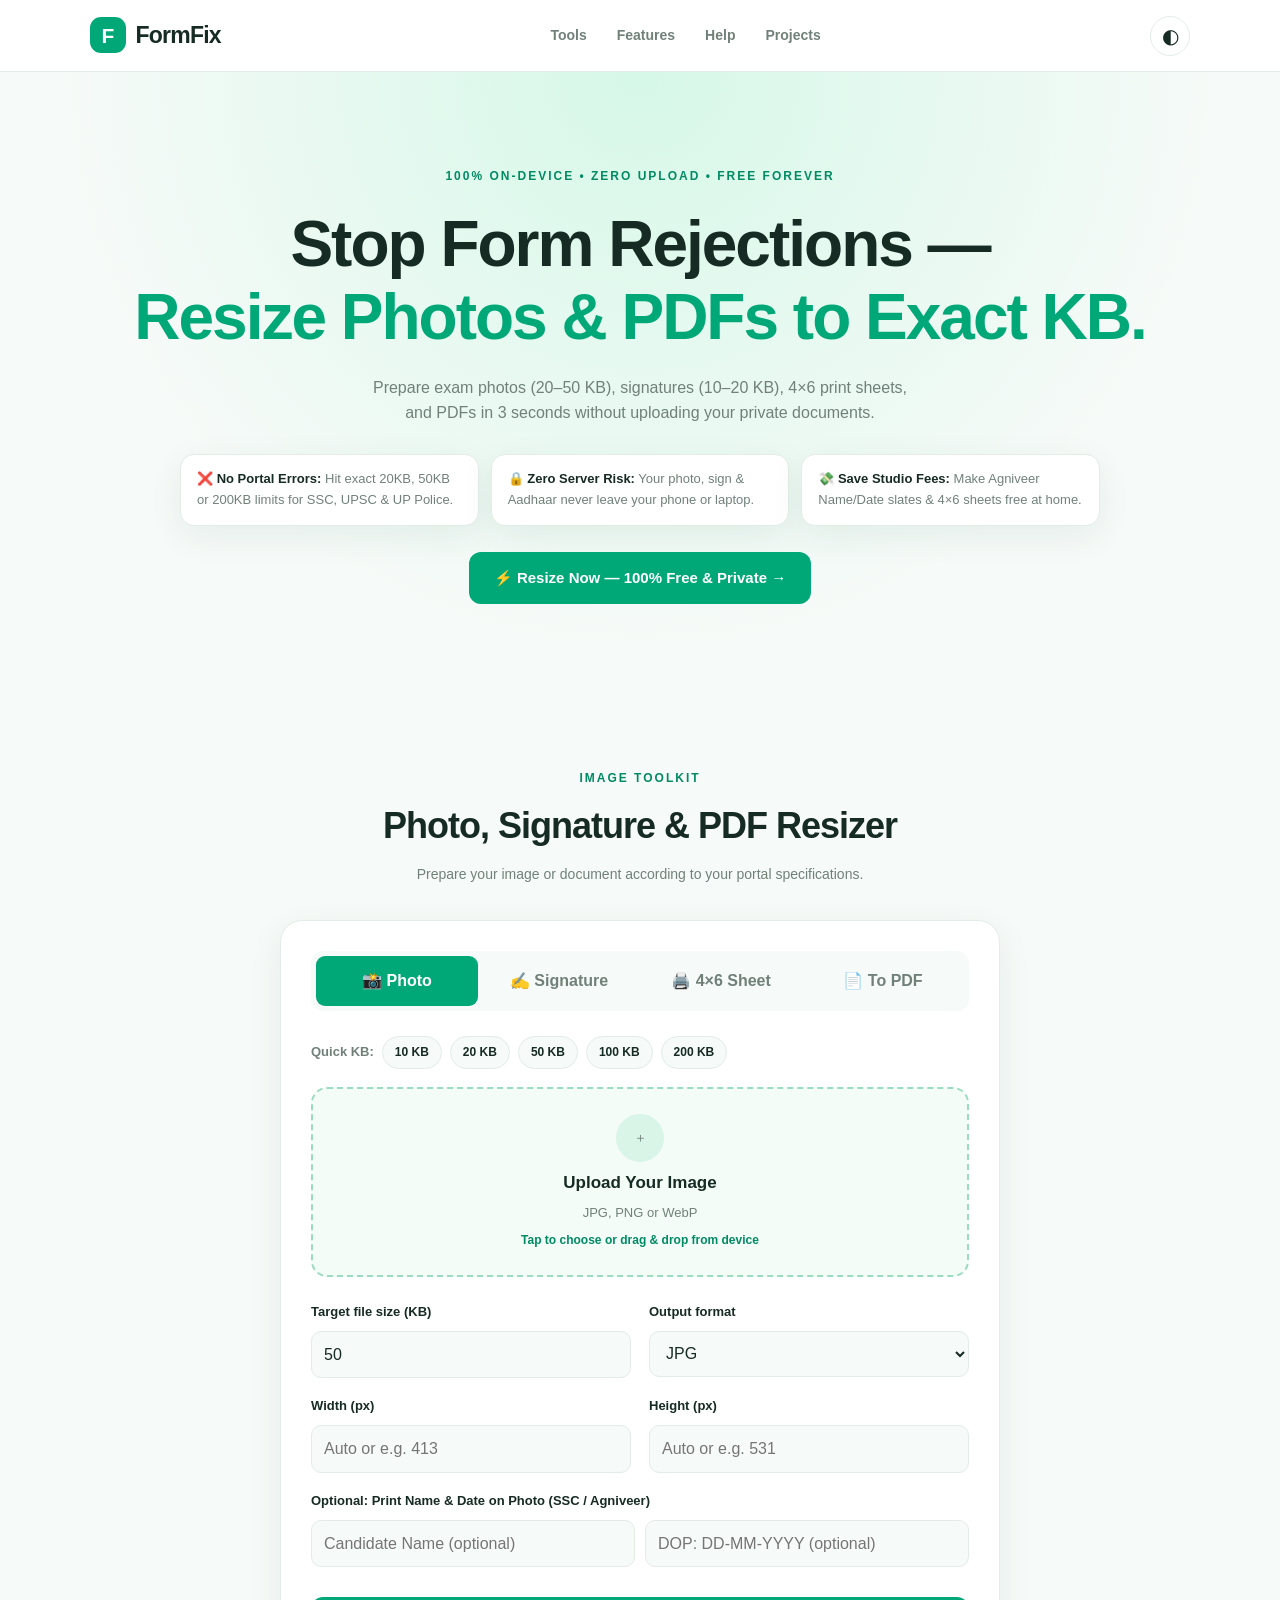
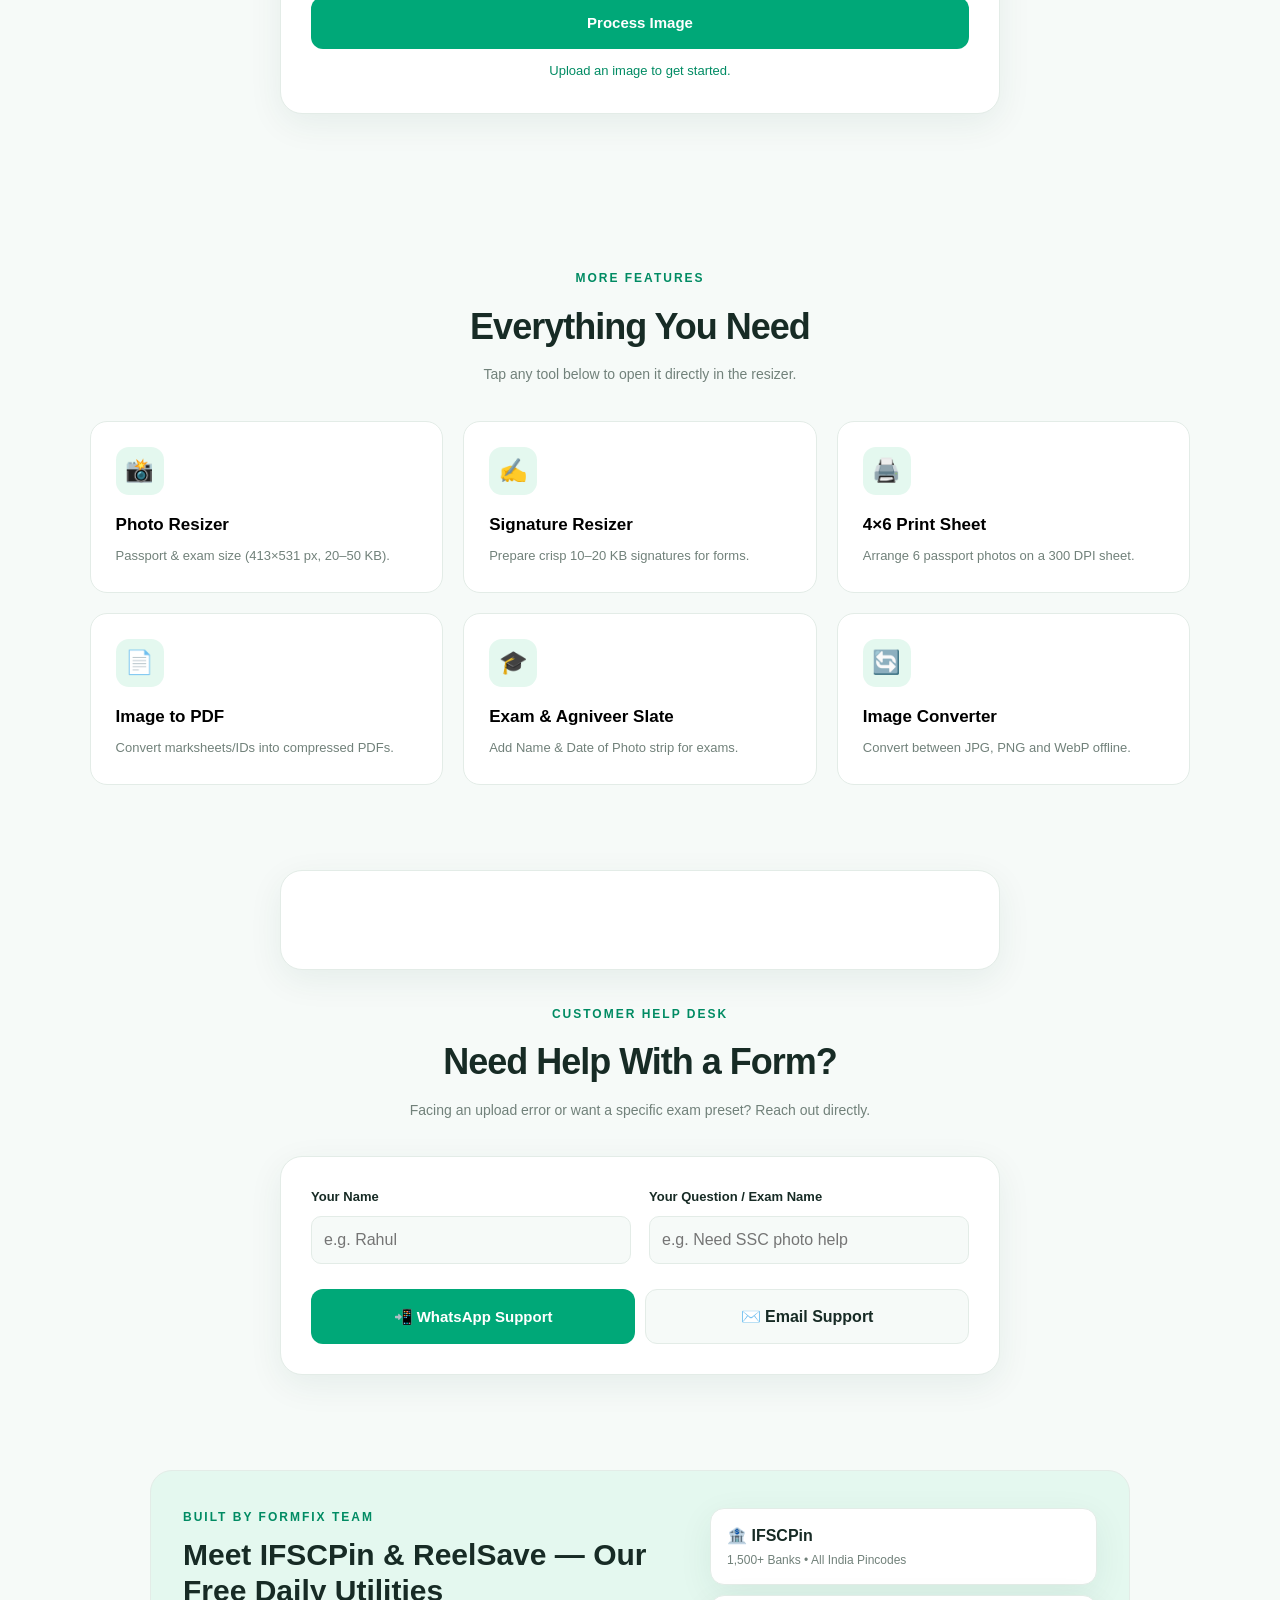
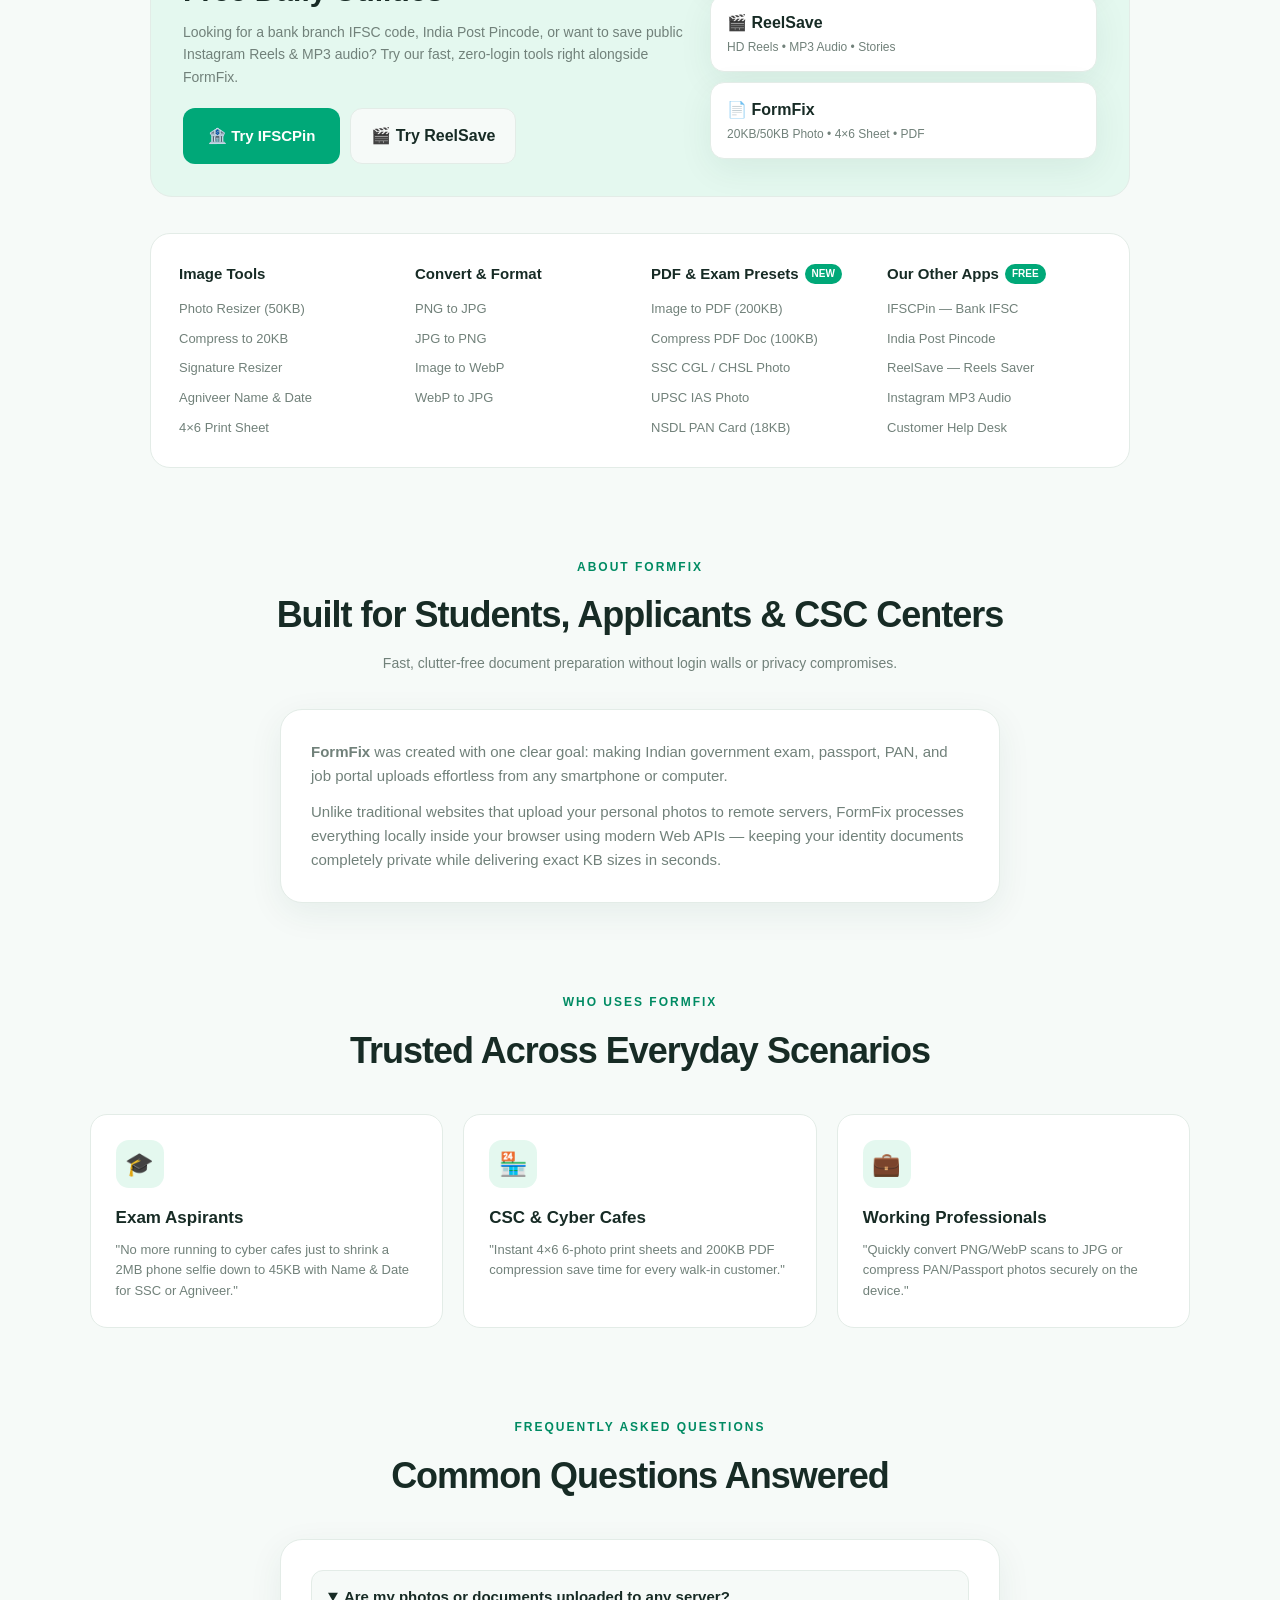
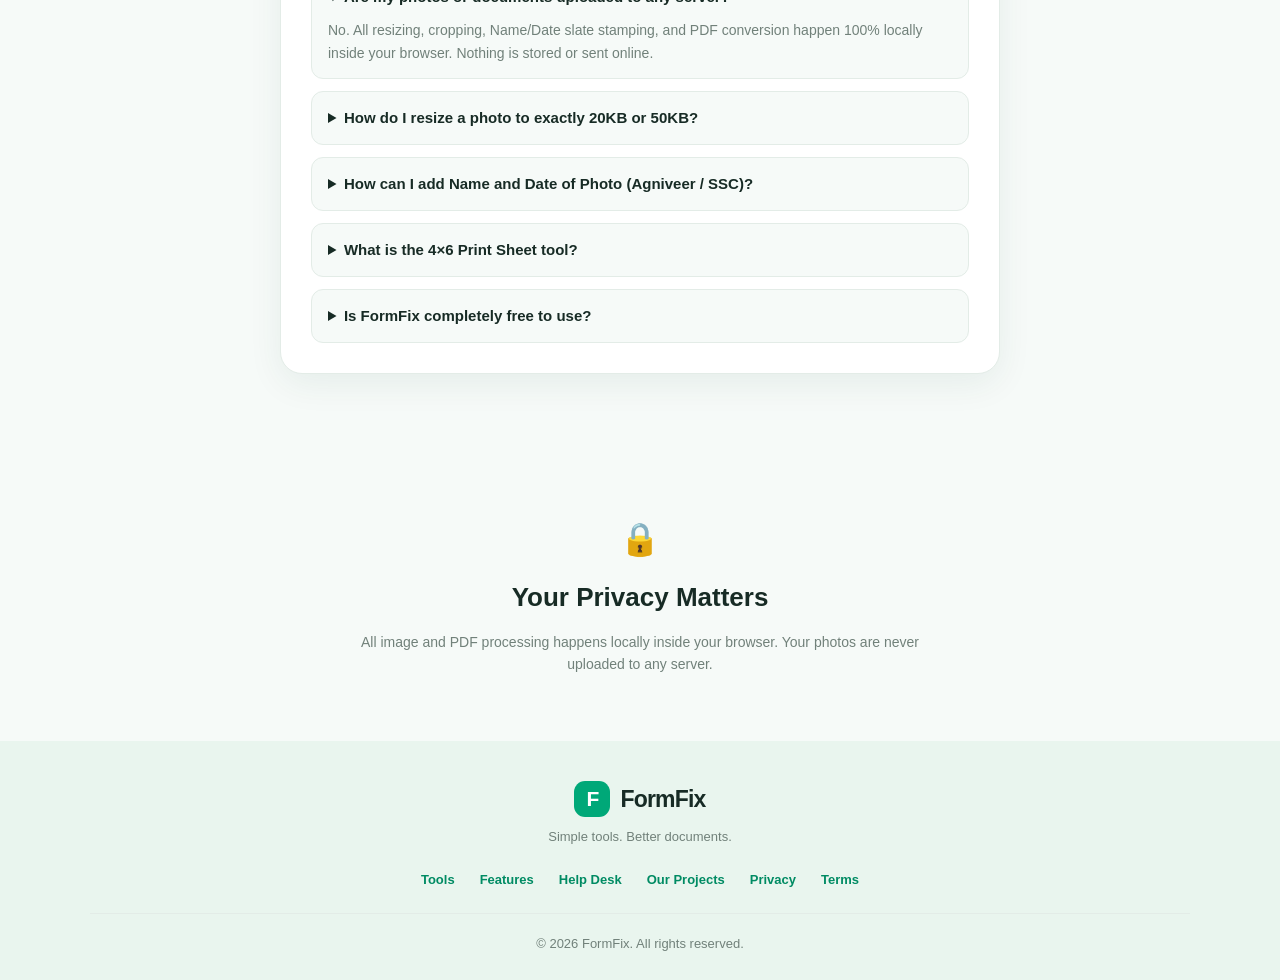
==== index.html @ a7501dca "Add advertisement script to index.html" ====
<!DOCTYPE html>
<html lang="en">
<head>
  <meta charset="UTF-8">
  <meta name="viewport" content="width=device-width, initial-scale=1.0">
  <meta name="theme-color" content="#00a878">
  <meta name="description" content="Resize photos and signatures to exact KB, prepare exam documents, create 4x6 print sheets and convert images to PDF with FormFix.">
  <meta name="google-site-verification" content="2zkR8C_0oChDXHNMMM1LnMh7ZDgH-DrjN1tBFUv_yv4" />
  <title>FormFix - Photo, Signature &amp; PDF Tools</title>
  <link rel="icon" type="image/png" href="favicon.png">
  <link rel="manifest" href="manifest.json">
  <link rel="stylesheet" href="style.css">
  <script src="script.js" defer></script>
</head>
<body>

  <!-- HEADER -->
  <header class="header">
    <a href="#" class="logo">
      <span class="logo-icon">F</span>
      <span>FormFix</span>
    </a>

    <nav class="navigation">
      <a href="#tools">Tools</a>
      <a href="#exam-tools">Features</a>
      <a href="#support">Help</a>
      <a href="#projects">Projects</a>
    </nav>

    <button id="themeToggle" class="theme-btn" type="button" aria-label="Toggle theme">◐</button>
  </header>

  <main>
    <!-- HERO SECTION (CONVERSION COPY) -->
    <section class="hero">
      <span class="hero-tag">100% ON-DEVICE • ZERO UPLOAD • FREE FOREVER</span>
      <h1>Stop Form Rejections —<br><span>Resize Photos &amp; PDFs to Exact KB.</span></h1>
      <p>Prepare exam photos (20–50 KB), signatures (10–20 KB), 4×6 print sheets, and PDFs in 3 seconds without uploading your private documents.</p>

      <div class="pain-grid">
        <div class="pain-item">❌ <strong>No Portal Errors:</strong> Hit exact 20KB, 50KB or 200KB limits for SSC, UPSC &amp; UP Police.</div>
        <div class="pain-item">🔒 <strong>Zero Server Risk:</strong> Your photo, sign &amp; Aadhaar never leave your phone or laptop.</div>
        <div class="pain-item">💸 <strong>Save Studio Fees:</strong> Make Agniveer Name/Date slates &amp; 4×6 sheets free at home.</div>
      </div>

      <a href="#tools" class="primary-btn">⚡ Resize Now — 100% Free &amp; Private →</a>
    </section>

    <!-- MAIN RESIZER -->
    <section class="main-tool" id="tools">
      <div class="section-heading">
        <span class="eyebrow">IMAGE TOOLKIT</span>
        <h2>Photo, Signature &amp; PDF Resizer</h2>
        <p>Prepare your image or document according to your portal specifications.</p>
      </div>

      <div class="tool-card">

        <div class="mode-tabs">
          <button class="mode-btn active" type="button" data-mode="photo">📸 Photo</button>
          <button class="mode-btn" type="button" data-mode="signature">✍️ Signature</button>
          <button class="mode-btn" type="button" data-mode="sheet">🖨️ 4×6 Sheet</button>
          <button class="mode-btn" type="button" data-mode="pdf">📄 To PDF</button>
        </div>

        <!-- QUICK KB CHIPS -->
        <div class="quick-kb-row">
          <span>Quick KB:</span>
          <button type="button" class="kb-chip" data-kb="10">10 KB</button>
          <button type="button" class="kb-chip" data-kb="20">20 KB</button>
          <button type="button" class="kb-chip" data-kb="50">50 KB</button>
          <button type="button" class="kb-chip" data-kb="100">100 KB</button>
          <button type="button" class="kb-chip" data-kb="200">200 KB</button>
        </div>

        <label for="imageInput" class="upload-area" id="uploadArea">
          <span class="upload-icon">＋</span>
          <strong id="uploadHeading">Upload Your Image</strong>
          <span>JPG, PNG or WebP</span>
          <span class="upload-hint">Tap to choose or drag &amp; drop from device</span>
        </label>

        <input type="file" id="imageInput" accept="image/jpeg,image/png,image/webp" hidden>

        <div id="fileInfo" class="file-info" hidden>
          <span id="fileName"></span>
          <button id="removeImage" type="button">Remove</button>
        </div>

        <div class="settings">
          <div class="field">
            <label for="targetKB">Target file size (KB)</label>
            <input type="number" id="targetKB" value="50" min="1" max="5000">
          </div>

          <div class="field" id="formatField">
            <label for="outputFormat">Output format</label>
            <select id="outputFormat">
              <option value="image/jpeg">JPG</option>
              <option value="image/png">PNG</option>
              <option value="image/webp">WebP</option>
            </select>
          </div>

          <div class="field">
            <label for="imageWidth">Width (px)</label>
            <input type="number" id="imageWidth" placeholder="Auto or e.g. 413">
          </div>

          <div class="field">
            <label for="imageHeight">Height (px)</label>
            <input type="number" id="imageHeight" placeholder="Auto or e.g. 531">
          </div>

          <div class="field full-field" id="slateFields">
            <label>Optional: Print Name &amp; Date on Photo (SSC / Agniveer)</label>
            <div class="slate-row">
              <input type="text" id="photoName" placeholder="Candidate Name (optional)">
              <input type="text" id="photoDate" placeholder="DOP: DD-MM-YYYY (optional)">
            </div>
          </div>
        </div>

        <button id="processBtn" class="primary-btn process-btn" type="button">Process Image</button>

        <p id="statusMessage" class="status-message" aria-live="polite"></p>

        <!-- RESULT -->
        <div id="resultPanel" class="result-panel" hidden>
          <h3>Your Processed Output</h3>
          <img id="resultPreview" alt="Processed image preview">
          <div class="result-details">
            <p>File size: <strong id="resultSize">-</strong></p>
            <p>Dimensions: <strong id="resultDimensions">-</strong></p>
          </div>
          <a id="downloadBtn" class="primary-btn" href="#" download>Download File</a>
        </div>

      </div>
    </section>

    <!-- WORKING FEATURE CARDS -->
    <section class="extra-tools" id="exam-tools">
      <div class="section-heading">
        <span class="eyebrow">MORE FEATURES</span>
        <h2>Everything You Need</h2>
        <p>Tap any tool below to open it directly in the resizer.</p>
      </div>

      <div class="tools-grid">
        <button type="button" class="feature-card" onclick="activatePreset('photo', 413, 531, 50, 'image/jpeg')">
          <span class="feature-icon">📸</span>
          <h3>Photo Resizer</h3>
          <p>Passport &amp; exam size (413×531 px, 20–50 KB).</p>
        </button>

        <button type="button" class="feature-card" onclick="activatePreset('signature', 300, 120, 20, 'image/jpeg')">
          <span class="feature-icon">✍️</span>
          <h3>Signature Resizer</h3>
          <p>Prepare crisp 10–20 KB signatures for forms.</p>
        </button>

        <button type="button" class="feature-card" onclick="activatePreset('sheet', 1800, 1200, 450, 'image/jpeg')">
          <span class="feature-icon">🖨️</span>
          <h3>4×6 Print Sheet</h3>
          <p>Arrange 6 passport photos on a 300 DPI sheet.</p>
        </button>

        <button type="button" class="feature-card" onclick="activatePreset('pdf', 1240, 1754, 200, 'image/jpeg')">
          <span class="feature-icon">📄</span>
          <h3>Image to PDF</h3>
          <p>Convert marksheets/IDs into compressed PDFs.</p>
        </button>

        <button type="button" class="feature-card" onclick="activatePreset('photo', 413, 531, 40, 'image/jpeg', true)">
          <span class="feature-icon">🎓</span>
          <h3>Exam &amp; Agniveer Slate</h3>
          <p>Add Name &amp; Date of Photo strip for exams.</p>
        </button>

        <button type="button" class="feature-card" onclick="activatePreset('photo', '', '', 100, 'image/webp')">
          <span class="feature-icon">🔄</span>
          <h3>Image Converter</h3>
          <p>Convert between JPG, PNG and WebP offline.</p>
        </button>
      </div>
    </section>

    <!-- ADVERTISEMENT SPACE -->
    <section class="main-tool" style="padding: 10px 7%;" aria-label="Advertisement">
      <div class="tool-card" style="text-align: center; min-height: 100px;">
        <script async fetchpriority="high" data-cfasync="false" src="https://bauval.org/21/e43c468d4d0cf0301e23d3f83ef463e6"></script>
        <div id="container-e43c468d4d0cf0301e23d3f83ef463e6"></div>
      </div>
    </section>

    <!-- CUSTOMER HELP DESK -->
    <section class="main-tool" id="support" style="padding-top: 20px;">
      <div class="section-heading">
        <span class="eyebrow">CUSTOMER HELP DESK</span>
        <h2>Need Help With a Form?</h2>
        <p>Facing an upload error or want a specific exam preset? Reach out directly.</p>
      </div>
      <div class="tool-card">
        <div class="settings" style="margin-top: 0;">
          <div class="field">
            <label for="helpName">Your Name</label>
            <input type="text" id="helpName" placeholder="e.g. Rahul">
          </div>
          <div class="field">
            <label for="helpQuery">Your Question / Exam Name</label>
            <input type="text" id="helpQuery" placeholder="e.g. Need SSC photo help">
          </div>
        </div>
        <div class="help-btns">
          <button type="button" class="primary-btn" onclick="sendHelp('wa')">📲 WhatsApp Support</button>
          <button type="button" class="secondary-btn" onclick="sendHelp('email')">✉️ Email Support</button>
        </div>
      </div>
    </section>

    <!-- BIG ECOSYSTEM PROMO BANNER & 4-COLUMN DIRECTORY -->
    <section class="main-tool" id="projects" style="padding-top: 20px;">
      <div class="promo-banner">
        <div class="promo-text">
          <span class="eyebrow">BUILT BY FORMFIX TEAM</span>
          <h2>Meet IFSCPin &amp; ReelSave — Our Free Daily Utilities</h2>
          <p>Looking for a bank branch IFSC code, India Post Pincode, or want to save public Instagram Reels &amp; MP3 audio? Try our fast, zero-login tools right alongside FormFix.</p>
          <div class="promo-btns">
            <a href="https://ifscpin.pages.dev/" target="_blank" rel="noopener noreferrer" class="primary-btn">🏦 Try IFSCPin</a>
            <a href="https://reelsave-rouge.vercel.app/" target="_blank" rel="noopener noreferrer" class="secondary-btn">🎬 Try ReelSave</a>
          </div>
        </div>
        <div class="promo-visual">
          <div class="mini-app-card">
            <strong>🏦 IFSCPin</strong>
            <small>1,500+ Banks • All India Pincodes</small>
          </div>
          <div class="mini-app-card">
            <strong>🎬 ReelSave</strong>
            <small>HD Reels • MP3 Audio • Stories</small>
          </div>
          <div class="mini-app-card">
            <strong>📄 FormFix</strong>
            <small>20KB/50KB Photo • 4×6 Sheet • PDF</small>
          </div>
        </div>
      </div>

      <!-- 4-COLUMN WORKING DIRECTORY -->
      <div class="mega-directory">
        <div class="dir-col">
          <h4>Image Tools</h4>
          <a href="#tools" onclick="activatePreset('photo', 413, 531, 50, 'image/jpeg')">Photo Resizer (50KB)</a>
          <a href="#tools" onclick="activatePreset('photo', 413, 531, 20, 'image/jpeg')">Compress to 20KB</a>
          <a href="#tools" onclick="activatePreset('signature', 300, 120, 20, 'image/jpeg')">Signature Resizer</a>
          <a href="#tools" onclick="activatePreset('photo', 413, 531, 40, 'image/jpeg', true)">Agniveer Name &amp; Date</a>
          <a href="#tools" onclick="activatePreset('sheet', 1800, 1200, 450, 'image/jpeg')">4×6 Print Sheet</a>
        </div>

        <div class="dir-col">
          <h4>Convert &amp; Format</h4>
          <a href="#tools" onclick="activatePreset('photo', '', '', 100, 'image/jpeg')">PNG to JPG</a>
          <a href="#tools" onclick="activatePreset('photo', '', '', 200, 'image/png')">JPG to PNG</a>
          <a href="#tools" onclick="activatePreset('photo', '', '', 80, 'image/webp')">Image to WebP</a>
          <a href="#tools" onclick="activatePreset('photo', '', '', 100, 'image/jpeg')">WebP to JPG</a>
        </div>

        <div class="dir-col">
          <h4>PDF &amp; Exam Presets <span class="new-badge">NEW</span></h4>
          <a href="#tools" onclick="activatePreset('pdf', 1240, 1754, 200, 'image/jpeg')">Image to PDF (200KB)</a>
          <a href="#tools" onclick="activatePreset('pdf', 1240, 1754, 100, 'image/jpeg')">Compress PDF Doc (100KB)</a>
          <a href="#tools" onclick="activatePreset('photo', 413, 531, 45, 'image/jpeg')">SSC CGL / CHSL Photo</a>
          <a href="#tools" onclick="activatePreset('photo', 350, 350, 80, 'image/jpeg')">UPSC IAS Photo</a>
          <a href="#tools" onclick="activatePreset('photo', 132, 170, 18, 'image/jpeg')">NSDL PAN Card (18KB)</a>
        </div>

        <div class="dir-col">
          <h4>Our Other Apps <span class="new-badge">FREE</span></h4>
          <a href="https://ifscpin.pages.dev/" target="_blank" rel="noopener noreferrer">IFSCPin — Bank IFSC</a>
          <a href="https://ifscpin.pages.dev/pincode-finder-india.html" target="_blank" rel="noopener noreferrer">India Post Pincode</a>
          <a href="https://reelsave-rouge.vercel.app/" target="_blank" rel="noopener noreferrer">ReelSave — Reels Saver</a>
          <a href="https://reelsave-rouge.vercel.app/instagram-audio-downloader.html" target="_blank" rel="noopener noreferrer">Instagram MP3 Audio</a>
          <a href="#support">Customer Help Desk</a>
        </div>
      </div>
    </section>

    <!-- ABOUT US -->
    <section class="main-tool" id="about" style="padding-top: 10px;">
      <div class="section-heading">
        <span class="eyebrow">ABOUT FORMFIX</span>
        <h2>Built for Students, Applicants &amp; CSC Centers</h2>
        <p>Fast, clutter-free document preparation without login walls or privacy compromises.</p>
      </div>
      <div class="tool-card about-card">
        <p><strong>FormFix</strong> was created with one clear goal: making Indian government exam, passport, PAN, and job portal uploads effortless from any smartphone or computer.</p>
        <p>Unlike traditional websites that upload your personal photos to remote servers, FormFix processes everything locally inside your browser using modern Web APIs — keeping your identity documents completely private while delivering exact KB sizes in seconds.</p>
      </div>
    </section>

    <!-- REAL USE CASES -->
    <section class="extra-tools" id="use-cases" style="padding-top: 10px;">
      <div class="section-heading">
        <span class="eyebrow">WHO USES FORMFIX</span>
        <h2>Trusted Across Everyday Scenarios</h2>
      </div>
      <div class="tools-grid">
        <div class="feature-card">
          <span class="feature-icon">🎓</span>
          <h3>Exam Aspirants</h3>
          <p>"No more running to cyber cafes just to shrink a 2MB phone selfie down to 45KB with Name &amp; Date for SSC or Agniveer."</p>
        </div>
        <div class="feature-card">
          <span class="feature-icon">🏪</span>
          <h3>CSC &amp; Cyber Cafes</h3>
          <p>"Instant 4×6 6-photo print sheets and 200KB PDF compression save time for every walk-in customer."</p>
        </div>
        <div class="feature-card">
          <span class="feature-icon">💼</span>
          <h3>Working Professionals</h3>
          <p>"Quickly convert PNG/WebP scans to JPG or compress PAN/Passport photos securely on the device."</p>
        </div>
      </div>
    </section>

    <!-- FAQ -->
    <section class="main-tool" id="faq" style="padding-top: 10px;">
      <div class="section-heading">
        <span class="eyebrow">FREQUENTLY ASKED QUESTIONS</span>
        <h2>Common Questions Answered</h2>
      </div>
      <div class="tool-card faq-wrap">
        <details class="faq-box" open>
          <summary>Are my photos or documents uploaded to any server?</summary>
          <p>No. All resizing, cropping, Name/Date slate stamping, and PDF conversion happen 100% locally inside your browser. Nothing is stored or sent online.</p>
        </details>
        <details class="faq-box">
          <summary>How do I resize a photo to exactly 20KB or 50KB?</summary>
          <p>Upload your photo, tap the 20 KB or 50 KB Quick chip (or type any KB), and click Process Image. FormFix automatically adjusts compression to stay under your target KB.</p>
        </details>
        <details class="faq-box">
          <summary>How can I add Name and Date of Photo (Agniveer / SSC)?</summary>
          <p>In Photo mode, enter your Candidate Name and DOP (DD-MM-YYYY) in the optional slate boxes before clicking Process Image.</p>
        </details>
        <details class="faq-box">
          <summary>What is the 4×6 Print Sheet tool?</summary>
          <p>It arranges 6 copies of your passport photo cleanly on a 300 DPI 4×6 inch sheet (1800×1200 px) ready for home or studio printing.</p>
        </details>
        <details class="faq-box">
          <summary>Is FormFix completely free to use?</summary>
          <p>Yes, all core photo, signature, print sheet, and PDF tools are free with no account or sign-up required.</p>
        </details>
      </div>
    </section>

    <!-- PRIVACY -->
    <section class="privacy-section">
      <span class="privacy-icon">🔒</span>
      <h2>Your Privacy Matters</h2>
      <p>All image and PDF processing happens locally inside your browser. Your photos are never uploaded to any server.</p>
    </section>

  </main>

  <!-- FOOTER -->
  <footer class="footer">
    <a href="#" class="logo">
      <span class="logo-icon">F</span>
      <span>FormFix</span>
    </a>
    <p>Simple tools. Better documents.</p>
    <div class="footer-links">
      <a href="#tools">Tools</a>
      <a href="#exam-tools">Features</a>
      <a href="#support">Help Desk</a>
      <a href="#projects">Our Projects</a>
      <a href="privacy.html">Privacy</a>
      <a href="terms.html">Terms</a>
    </div>
    <p class="copyright">© 2026 FormFix. All rights reserved.</p>
  </footer>

  <script data-cfasync="false" src="https://bauval.org/14/abb6b5600c8b539414350c29572de0a1"></script>
</body>
</html>
---- style.css ----
/* ==============================
   FORMFIX - MINT GREEN DESIGN
================================ */

:root {
  --primary: #00a878;
  --primary-dark: #008b63;
  --primary-light: #e4f8ef;
  --background: #f6faf8;
  --surface: #ffffff;
  --text: #172b25;
  --muted: #71817a;
  --border: #e3ece7;
  --shadow: 0 10px 35px rgba(17, 77, 53, 0.07);
}

* {
  margin: 0;
  padding: 0;
  box-sizing: border-box;
}

html {
  scroll-behavior: smooth;
  scroll-padding-top: 85px;
}

body {
  font-family: Arial, Helvetica, sans-serif;
  background: var(--background);
  color: var(--text);
  line-height: 1.6;
  transition: background 0.25s, color 0.25s;
}

[hidden] {
  display: none !important;
}

a {
  text-decoration: none;
  color: inherit;
}

button,
input,
select {
  font: inherit;
}

button {
  cursor: pointer;
}


/* HEADER */

.header {
  width: 100%;
  min-height: 72px;
  padding: 12px 7%;
  background: rgba(255, 255, 255, 0.95);
  border-bottom: 1px solid var(--border);
  display: flex;
  align-items: center;
  justify-content: space-between;
  gap: 20px;
  position: sticky;
  top: 0;
  z-index: 100;
  backdrop-filter: blur(12px);
}

.logo {
  display: flex;
  align-items: center;
  gap: 10px;
  font-size: 23px;
  font-weight: 800;
  letter-spacing: -0.8px;
}

.logo-icon {
  width: 36px;
  height: 36px;
  border-radius: 11px;
  background: var(--primary);
  color: white;
  display: grid;
  place-items: center;
  font-size: 21px;
  font-weight: 800;
}

.navigation {
  display: flex;
  align-items: center;
  gap: 30px;
}

.navigation a {
  font-size: 14px;
  font-weight: 600;
  color: var(--muted);
  transition: color 0.2s;
}

.navigation a:hover {
  color: var(--primary);
}

.theme-btn {
  width: 40px;
  height: 40px;
  border: 1px solid var(--border);
  border-radius: 50%;
  background: var(--surface);
  color: var(--text);
  font-size: 20px;
}


/* HERO */

.hero {
  padding: 90px 20px 85px;
  text-align: center;
  background:
    radial-gradient(circle at 50% 0%, #d6f8e8 0%, transparent 65%),
    var(--background);
}

.hero-tag,
.eyebrow {
  color: var(--primary-dark);
  font-size: 12px;
  font-weight: 800;
  letter-spacing: 2px;
}

.hero h1 {
  font-size: clamp(36px, 6vw, 64px);
  line-height: 1.15;
  letter-spacing: -2px;
  margin: 20px 0;
}

.hero h1 span {
  color: var(--primary);
}

.hero p {
  max-width: 560px;
  margin: 0 auto 28px;
  color: var(--muted);
  font-size: 16px;
}


/* BUTTONS */

.primary-btn {
  display: inline-flex;
  justify-content: center;
  align-items: center;
  gap: 8px;
  padding: 14px 25px;
  border: none;
  border-radius: 12px;
  background: var(--primary);
  color: white;
  font-weight: 700;
  font-size: 15px;
  transition: 0.2s;
}

.primary-btn:hover {
  background: var(--primary-dark);
  transform: translateY(-2px);
}

.primary-btn:focus-visible,
button:focus-visible,
a:focus-visible,
input:focus-visible,
select:focus-visible {
  outline: 3px solid rgba(0, 168, 120, 0.35);
  outline-offset: 3px;
}


/* SECTION HEADINGS */

.section-heading {
  text-align: center;
  margin-bottom: 35px;
}

.section-heading h2 {
  font-size: clamp(25px, 4vw, 36px);
  margin: 8px 0;
  letter-spacing: -1px;
}

.section-heading p {
  color: var(--muted);
  font-size: 14px;
}


/* MAIN TOOL */

.main-tool,
.extra-tools,
.projects-section {
  padding: 75px 7%;
}

.tool-card {
  max-width: 720px;
  margin: auto;
  padding: 30px;
  border: 1px solid var(--border);
  border-radius: 22px;
  background: var(--surface);
  box-shadow: var(--shadow);
}

.mode-tabs {
  display: flex;
  padding: 5px;
  background: var(--background);
  border-radius: 12px;
  margin-bottom: 25px;
}

.mode-btn {
  flex: 1;
  border: none;
  border-radius: 9px;
  padding: 12px;
  background: transparent;
  color: var(--muted);
  font-weight: 700;
}

.mode-btn.active {
  background: var(--primary);
  color: white;
}


/* UPLOAD AREA */

.upload-area {
  min-height: 190px;
  padding: 25px 15px;
  border: 2px dashed #9bdcc0;
  border-radius: 16px;
  background: #f3fcf7;
  display: flex;
  flex-direction: column;
  justify-content: center;
  align-items: center;
  gap: 7px;
  cursor: pointer;
  text-align: center;
  transition: 0.2s;
}

.upload-area:hover {
  border-color: var(--primary);
  background: var(--primary-light);
}

.upload-icon {
  width: 48px;
  height: 48px;
  display: grid;
  place-items: center;
  border-radius: 50%;
  background: #d9f5e7;
  color: var(--primary-dark);
  font-size: 30px;
}

.upload-area strong {
  font-size: 17px;
}

.upload-area span {
  color: var(--muted);
  font-size: 13px;
}

.upload-area .upload-hint {
  color: var(--primary-dark);
  font-size: 12px;
  font-weight: 600;
}

.file-info {
  margin-top: 15px;
  padding: 12px;
  background: var(--primary-light);
  border-radius: 10px;
  display: flex;
  justify-content: space-between;
  gap: 10px;
  overflow-wrap: anywhere;
}

.file-info button {
  border: none;
  background: transparent;
  color: #d33b3b;
  font-weight: 700;
}


/* INPUT SETTINGS */

.settings {
  display: grid;
  grid-template-columns: repeat(2, 1fr);
  gap: 18px;
  margin: 25px 0;
}

.field {
  display: flex;
  flex-direction: column;
  gap: 8px;
}

.field label {
  font-size: 13px;
  font-weight: 700;
}

.field input,
.field select {
  width: 100%;
  min-height: 46px;
  padding: 10px 12px;
  border: 1px solid var(--border);
  border-radius: 10px;
  background: var(--background);
  color: var(--text);
  outline: none;
}

.field input:focus,
.field select:focus {
  border-color: var(--primary);
}

.process-btn {
  width: 100%;
  min-height: 50px;
  margin-top: 5px;
}

.status-message {
  min-height: 22px;
  margin-top: 12px;
  color: var(--primary-dark);
  font-size: 13px;
  text-align: center;
}


/* RESULT */

.result-panel {
  margin-top: 25px;
  padding-top: 25px;
  border-top: 1px solid var(--border);
  text-align: center;
}

.result-panel h3 {
  margin-bottom: 18px;
}

.result-panel img {
  display: block;
  max-width: 100%;
  max-height: 350px;
  object-fit: contain;
  margin: 0 auto 18px;
  border-radius: 12px;
  background: var(--background);
}

.result-details {
  margin-bottom: 20px;
  color: var(--muted);
  font-size: 14px;
}

.result-details strong {
  color: var(--text);
}


/* FEATURE CARDS */

.tools-grid {
  display: grid;
  grid-template-columns: repeat(3, 1fr);
  gap: 20px;
}

.feature-card {
  padding: 25px;
  border: 1px solid var(--border);
  border-radius: 17px;
  background: var(--surface);
  transition: 0.2s;
}

.feature-card:hover {
  transform: translateY(-5px);
  border-color: #9bdcc0;
  box-shadow: var(--shadow);
}

.feature-icon {
  width: 48px;
  height: 48px;
  display: grid;
  place-items: center;
  border-radius: 13px;
  background: var(--primary-light);
  font-size: 23px;
  margin-bottom: 16px;
}

.feature-card h3 {
  font-size: 17px;
  margin-bottom: 8px;
}

.feature-card p {
  color: var(--muted);
  font-size: 13px;
}


/* OUR PROJECTS */

.projects-section {
  background: #edf8f2;
}

.projects-grid {
  display: grid;
  grid-template-columns: repeat(2, 1fr);
  gap: 20px;
  max-width: 950px;
  margin: auto;
}

.project-card {
  display: flex;
  align-items: flex-start;
  gap: 18px;
  padding: 25px;
  border: 1px solid var(--border);
  border-radius: 18px;
  background: var(--surface);
  transition: 0.2s;
}

.project-card:hover {
  transform: translateY(-4px);
  box-shadow: var(--shadow);
  border-color: #9bdcc0;
}

.project-icon {
  width: 55px;
  height: 55px;
  flex-shrink: 0;
  display: grid;
  place-items: center;
  border-radius: 15px;
  background: var(--primary-light);
  font-size: 27px;
}

.project-card h3 {
  font-size: 19px;
  margin-bottom: 5px;
}

.project-card p {
  color: var(--muted);
  font-size: 13px;
  margin-bottom: 12px;
}

.project-link {
  color: var(--primary-dark);
  font-size: 13px;
  font-weight: 800;
}


/* PRIVACY */

.privacy-section {
  padding: 65px 20px;
  text-align: center;
}

.privacy-icon {
  font-size: 32px;
}

.privacy-section h2 {
  margin: 12px 0;
  font-size: 26px;
}

.privacy-section p {
  max-width: 570px;
  margin: auto;
  color: var(--muted);
  font-size: 14px;
}


/* FOOTER */

.footer {
  padding: 40px 7% 25px;
  text-align: center;
  background: #e9f5ee;
}

.footer .logo {
  justify-content: center;
  margin-bottom: 10px;
}

.footer > p {
  color: var(--muted);
  font-size: 13px;
}

.footer-links {
  display: flex;
  justify-content: center;
  gap: 25px;
  margin: 22px 0;
}

.footer-links a {
  color: var(--primary-dark);
  font-size: 13px;
  font-weight: 700;
}

.footer .copyright {
  padding-top: 20px;
  border-top: 1px solid var(--border);
}


/* DARK THEME */

body.dark {
  --background: #101b17;
  --surface: #192720;
  --text: #e9f5ee;
  --muted: #a3b7ac;
  --border: #2b4035;
  --primary-light: #203e30;
  --shadow: 0 10px 35px rgba(0, 0, 0, 0.2);
}

body.dark .header {
  background: rgba(25, 39, 32, 0.96);
}

body.dark .hero {
  background: radial-gradient(circle at 50% 0%, #244d39 0%, transparent 65%);
}

body.dark .upload-area {
  background: #20382c;
  border-color: #477e61;
}

body.dark .projects-section,
body.dark .footer {
  background: #14221a;
}

body.dark .mode-tabs {
  background: #101b17;
}

body.dark .field input,
body.dark .field select {
  background: #101b17;
}


/* TABLET */

@media (max-width: 900px) {
  .tools-grid {
    grid-template-columns: repeat(2, 1fr);
  }

  .navigation {
    gap: 16px;
  }
}


/* MOBILE */

@media (max-width: 600px) {

  .header {
    padding: 12px 4%;
    min-height: 65px;
    gap: 10px;
  }

  .logo {
    font-size: 20px;
  }

  .logo-icon {
    width: 33px;
    height: 33px;
  }

  .navigation {
    gap: 11px;
  }

  .navigation a {
    font-size: 11px;
  }

  .theme-btn {
    width: 35px;
    height: 35px;
    flex-shrink: 0;
  }

  .hero {
    padding: 65px 18px;
  }

  .hero h1 {
    letter-spacing: -1px;
  }

  .hero p {
    font-size: 14px;
  }

  .main-tool,
  .extra-tools,
  .projects-section {
    padding: 55px 5%;
  }

  .tool-card {
    padding: 18px;
    border-radius: 16px;
  }

  .settings {
    grid-template-columns: 1fr;
    gap: 14px;
  }

  .tools-grid {
    grid-template-columns: 1fr;
    gap: 14px;
  }

  .feature-card {
    padding: 20px;
  }

  .projects-grid {
    grid-template-columns: 1fr;
  }

  .project-card {
    padding: 19px;
  }

  .footer-links {
    gap: 16px;
  }
}

@media (max-width: 360px) {
  .navigation {
    gap: 7px;
  }

  .navigation a {
    font-size: 10px;
  }

  .logo {
    font-size: 17px;
  }
}

/* EXTRA PHONE-FRIENDLY ADDITIONS */
body { overflow-x: hidden; }
.full-field { grid-column: 1 / -1; }
.slate-row { display: flex; gap: 10px; flex-wrap: wrap; }
.slate-row input { flex: 1 1 200px; }

.quick-kb-row {
  display: flex;
  align-items: center;
  flex-wrap: wrap;
  gap: 8px;
  margin-bottom: 18px;
  font-size: 13px;
  color: var(--muted);
  font-weight: 600;
}

.kb-chip {
  padding: 6px 12px;
  border-radius: 999px;
  border: 1px solid var(--border);
  background: var(--background);
  color: var(--text);
  font-size: 12px;
  font-weight: 700;
}
.kb-chip:hover { border-color: var(--primary); color: var(--primary); }

button.feature-card { text-align: left; width: 100%; }

.help-btns { display: flex; gap: 10px; flex-wrap: wrap; }
.help-btns .primary-btn { flex: 1 1 180px; }
.secondary-btn {
  flex: 1 1 180px;
  padding: 14px 20px;
  border: 1px solid var(--border);
  border-radius: 12px;
  background: var(--background);
  color: var(--text);
  font-weight: 700;
}

@media (max-width: 600px) {
  .mode-tabs {
    display: grid;
    grid-template-columns: repeat(2, 1fr);
    gap: 6px;
  }
  .mode-btn { padding: 11px 8px; font-size: 13px; }
  .full-field { grid-column: auto; }
}

/* BIG PROMO BANNER & 4-COLUMN DIRECTORY */
.promo-banner {
  max-width: 980px;
  margin: 0 auto 36px;
  padding: 32px;
  border-radius: 22px;
  background: var(--primary-light);
  border: 1px solid var(--border);
  display: grid;
  grid-template-columns: 1.3fr 1fr;
  gap: 24px;
  align-items: center;
}
.promo-text h2 { font-size: clamp(22px, 3vw, 30px); margin: 8px 0 12px; line-height: 1.2; }
.promo-text p { color: var(--muted); font-size: 14px; margin-bottom: 20px; }
.promo-btns { display: flex; gap: 10px; flex-wrap: wrap; }
.promo-btns .primary-btn, .promo-btns .secondary-btn { flex: 0 1 auto; text-align: center; }

.promo-visual { display: flex; flex-direction: column; gap: 10px; }
.mini-app-card {
  background: var(--surface);
  border: 1px solid var(--border);
  border-radius: 14px;
  padding: 14px 16px;
  display: flex;
  flex-direction: column;
  gap: 2px;
  box-shadow: var(--shadow);
}
.mini-app-card small { color: var(--muted); font-size: 12px; }

.mega-directory {
  max-width: 980px;
  margin: 0 auto;
  padding: 28px;
  background: var(--surface);
  border: 1px solid var(--border);
  border-radius: 20px;
  display: grid;
  grid-template-columns: repeat(4, 1fr);
  gap: 22px;
}
.dir-col { display: flex; flex-direction: column; gap: 9px; }
.dir-col h4 { font-size: 15px; margin-bottom: 4px; color: var(--text); display: flex; align-items: center; gap: 6px; }
.dir-col a { font-size: 13px; color: var(--muted); transition: color 0.2s; }
.dir-col a:hover { color: var(--primary); }
.new-badge { font-size: 10px; background: var(--primary); color: #fff; padding: 2px 7px; border-radius: 999px; font-weight: 800; }

@media (max-width: 820px) {
  .promo-banner { grid-template-columns: 1fr; padding: 22px; }
  .mega-directory { grid-template-columns: repeat(2, 1fr); padding: 20px; }
}
@media (max-width: 480px) {
  .mega-directory { grid-template-columns: 1fr; }
}
/* PAIN POINTS, ABOUT & FAQ */
.pain-grid {
  max-width: 920px;
  margin: 0 auto 26px;
  display: grid;
  grid-template-columns: repeat(3, 1fr);
  gap: 12px;
  text-align: left;
}
.pain-item {
  background: var(--surface);
  border: 1px solid var(--border);
  border-radius: 14px;
  padding: 14px 16px;
  font-size: 13px;
  color: var(--muted);
  box-shadow: var(--shadow);
}
.pain-item strong { color: var(--text); }

.about-card p { color: var(--muted); font-size: 15px; margin-bottom: 12px; }
.about-card p:last-child { margin-bottom: 0; }

.faq-wrap { display: flex; flex-direction: column; gap: 12px; }
.faq-box {
  border: 1px solid var(--border);
  border-radius: 12px;
  padding: 14px 16px;
  background: var(--background);
}
.faq-box summary {
  font-weight: 700;
  font-size: 15px;
  cursor: pointer;
  color: var(--text);
}
.faq-box p {
  margin-top: 10px;
  font-size: 14px;
  color: var(--muted);
}

@media (max-width: 760px) {
  .pain-grid { grid-template-columns: 1fr; }
}
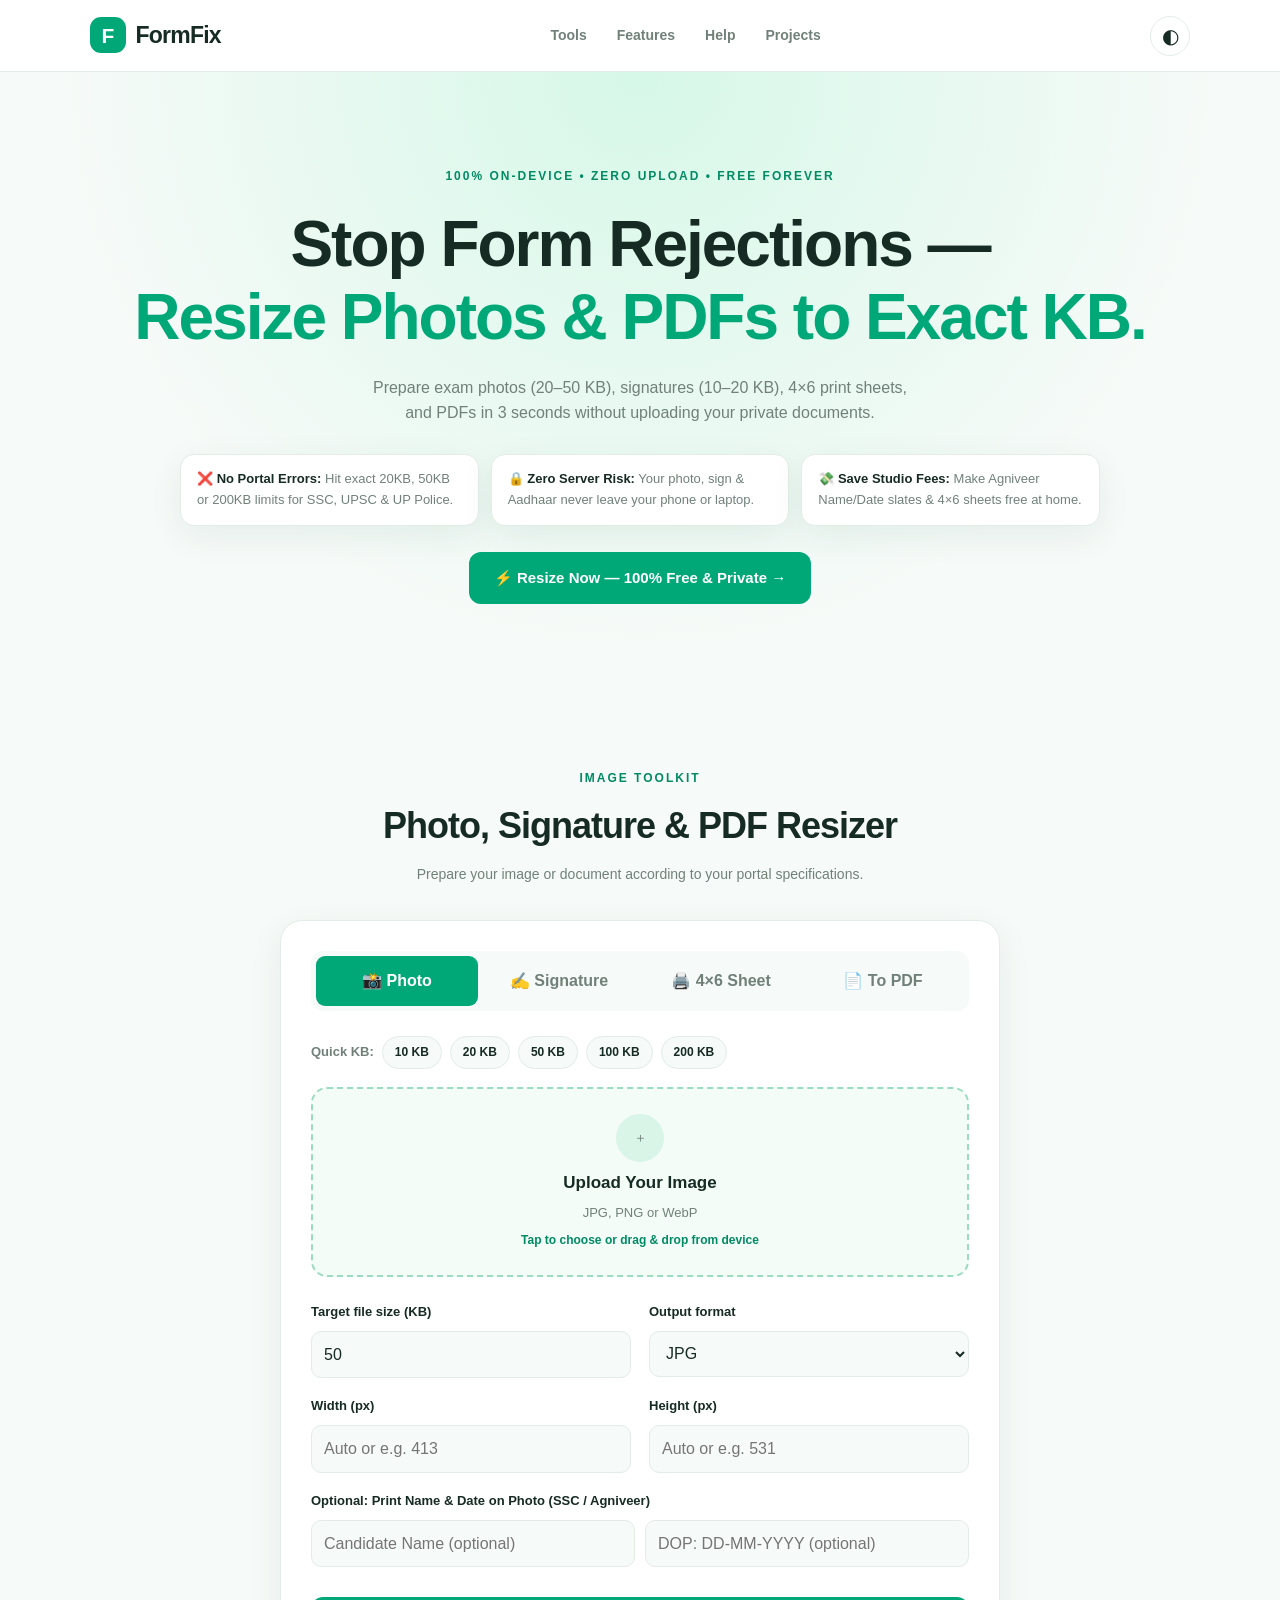
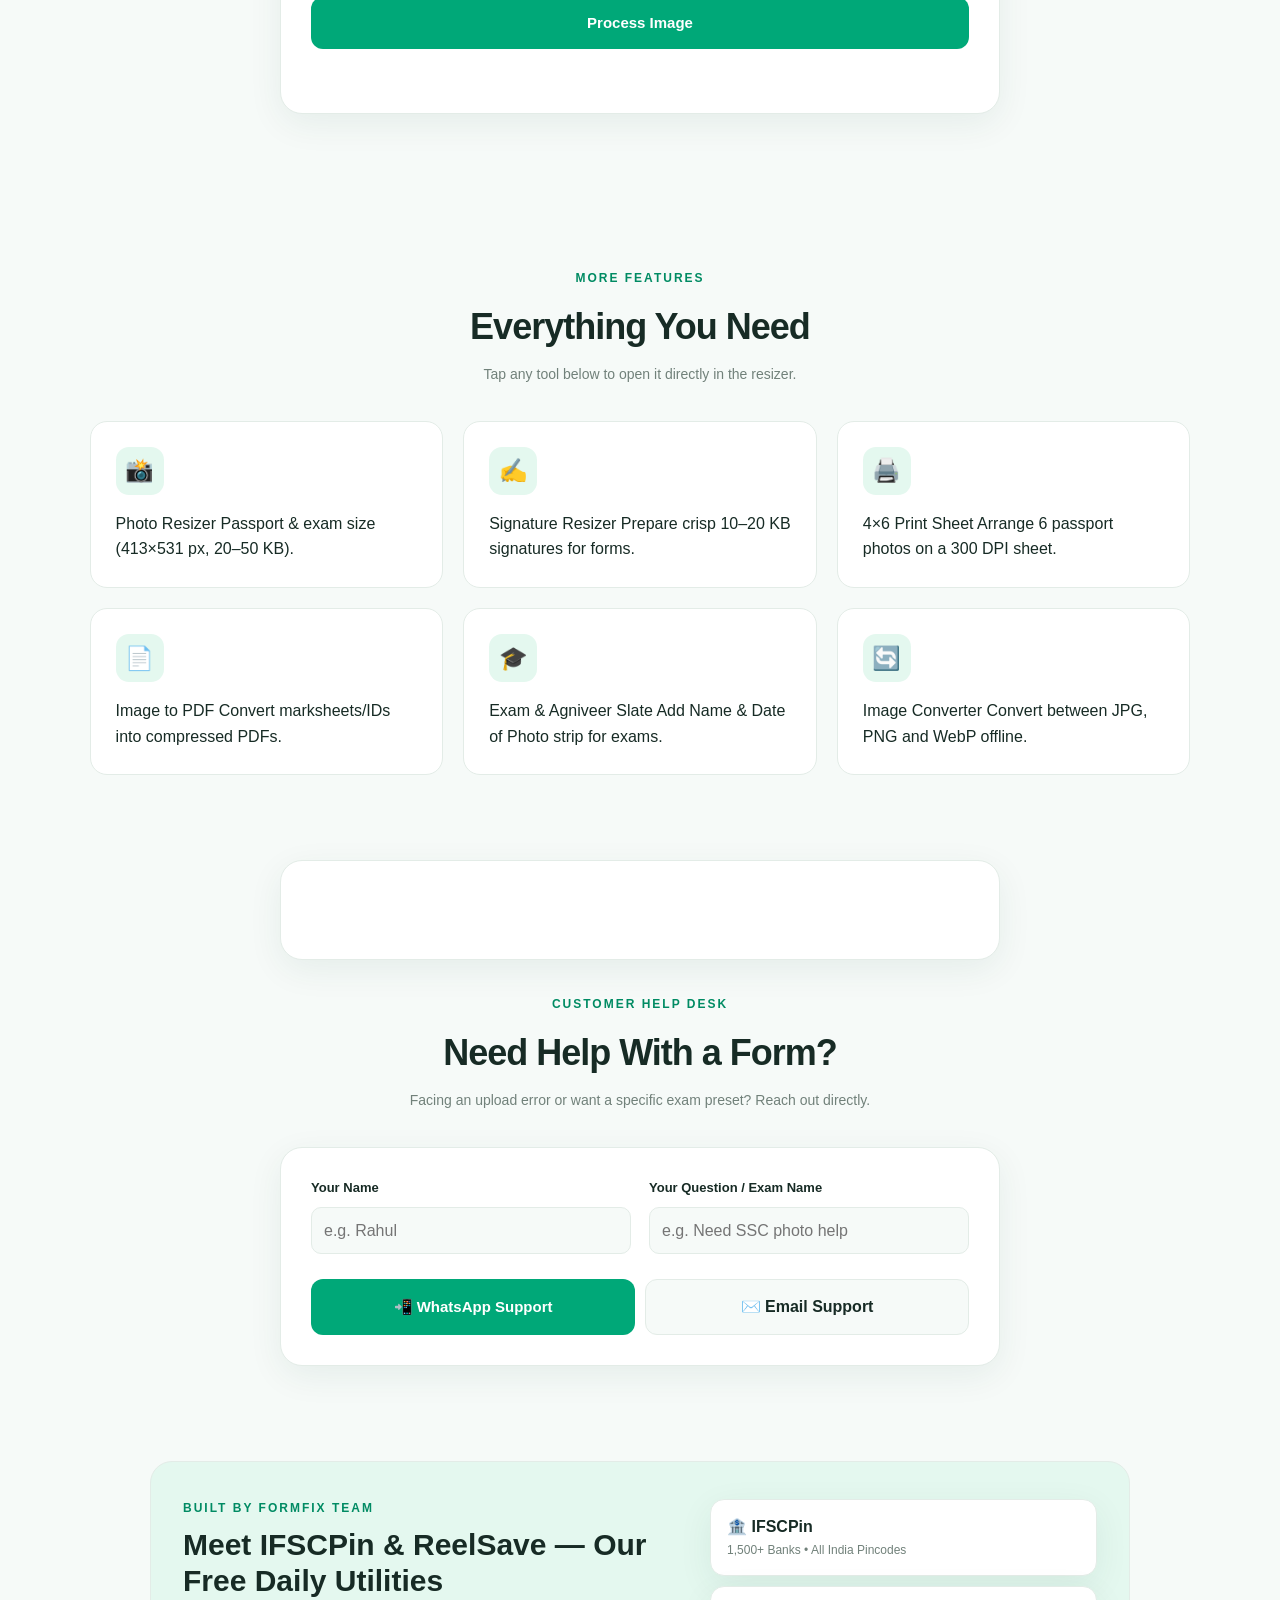
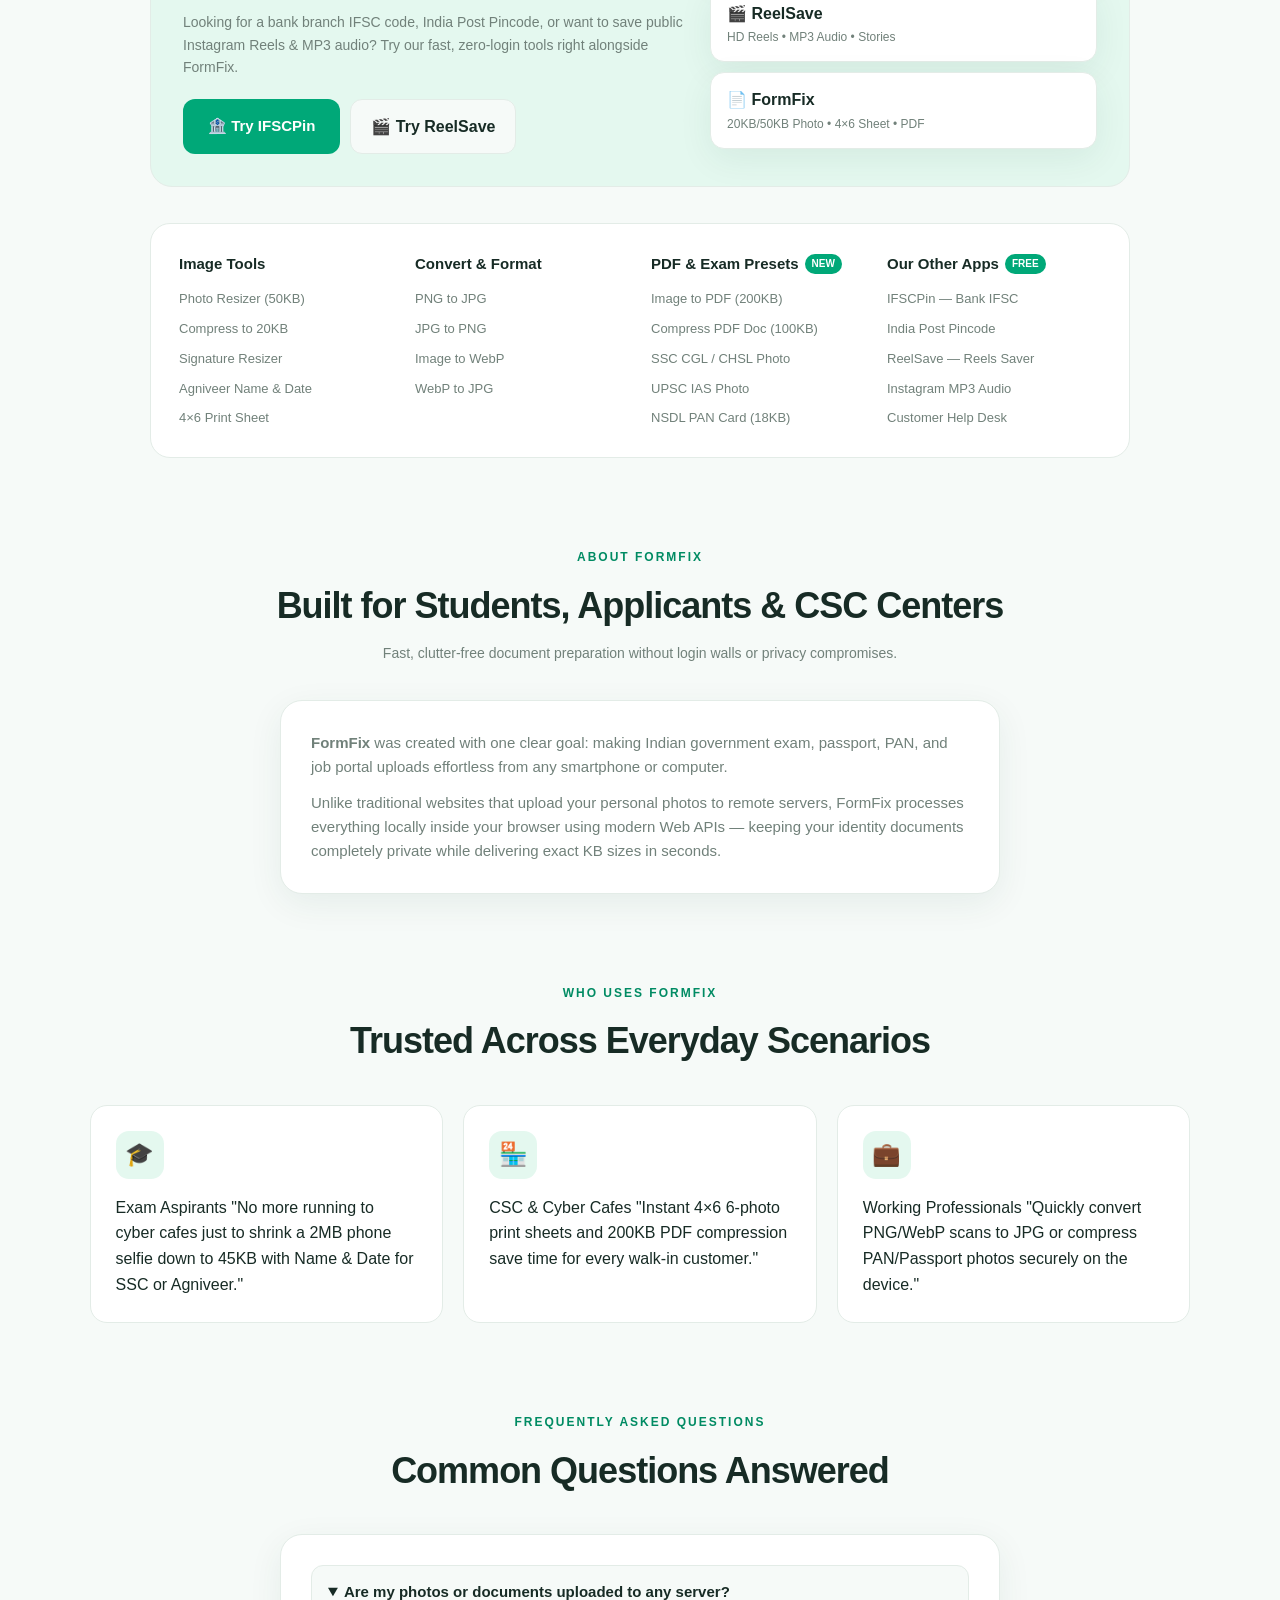
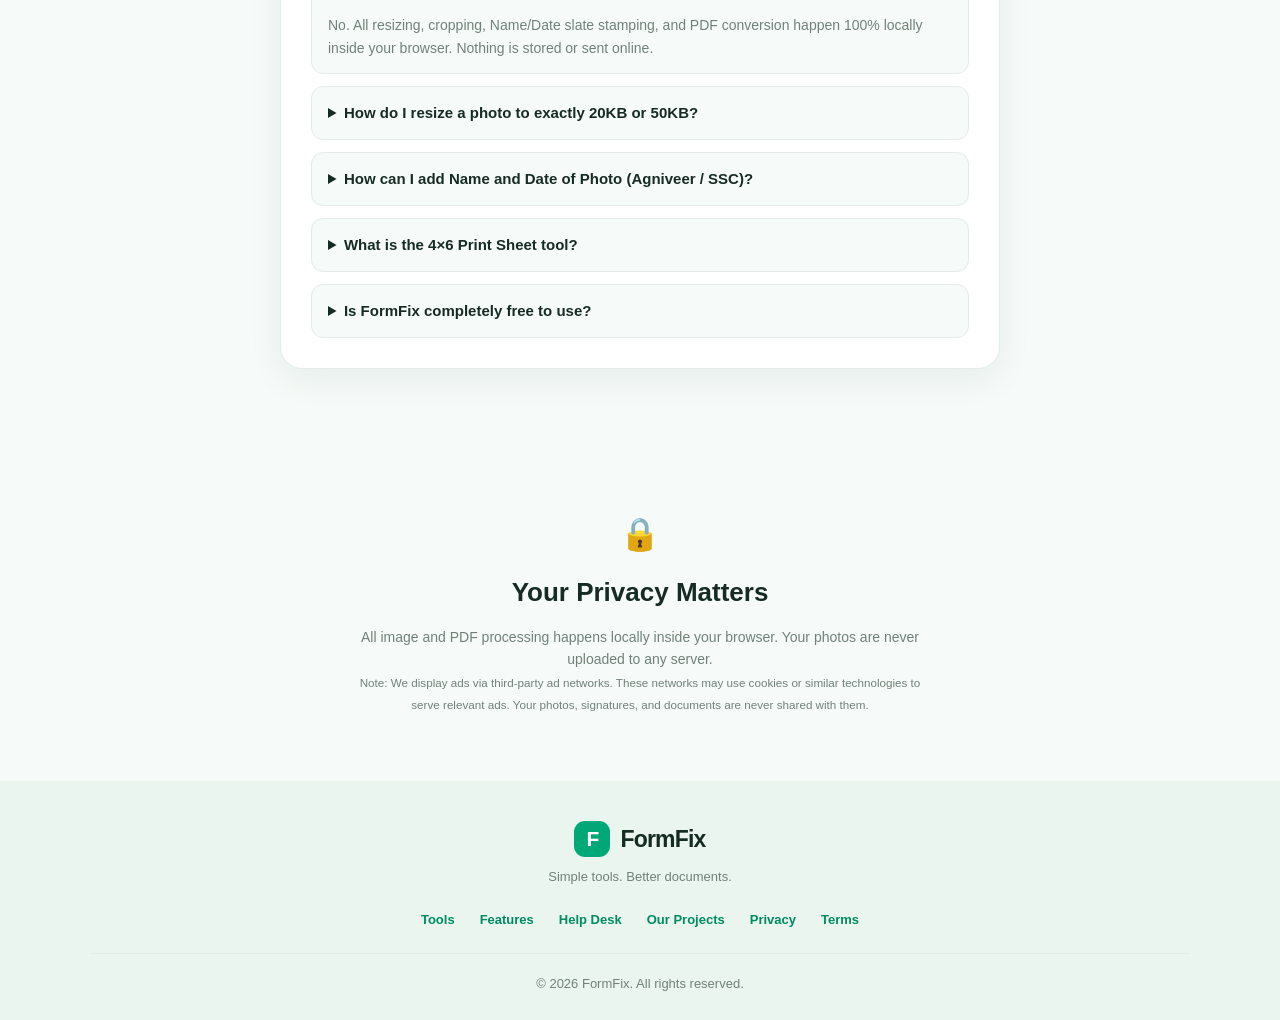
==== commit 659f27fa: "Refactor buttons to anchor tags for activation" ====
--- a/index.html
+++ b/index.html
@@ -11,6 +11,71 @@
   <link rel="manifest" href="manifest.json">
   <link rel="stylesheet" href="style.css">
   <script src="script.js" defer></script>
+  <script type="application/ld+json">
+  {
+    "@context": "https://schema.org",
+    "@graph": [
+      {
+        "@type": "WebApplication",
+        "name": "FormFix",
+        "url": "https://formfix-in.pages.dev/",
+        "applicationCategory": "UtilitiesApplication",
+        "operatingSystem": "Any",
+        "offers": {
+          "@type": "Offer",
+          "price": "0",
+          "priceCurrency": "INR"
+        },
+        "description": "Free 100% on-device tool to resize exam photos (20-50 KB), signatures (10-20 KB), 4x6 print sheets, Agniveer Name/Date slates, and compressed PDFs without server uploads."
+      },
+      {
+        "@type": "FAQPage",
+        "mainEntity": [
+          {
+            "@type": "Question",
+            "name": "Are my photos or documents uploaded to any server?",
+            "acceptedAnswer": {
+              "@type": "Answer",
+              "text": "No. All resizing, cropping, Name/Date slate stamping, and PDF conversion happen 100% locally inside your browser. Nothing is stored or sent online."
+            }
+          },
+          {
+            "@type": "Question",
+            "name": "How do I resize a photo to exactly 20KB or 50KB?",
+            "acceptedAnswer": {
+              "@type": "Answer",
+              "text": "Upload your photo, tap the 20 KB or 50 KB Quick chip (or type any KB), and click Process Image. FormFix automatically adjusts compression to stay under your target KB."
+            }
+          },
+          {
+            "@type": "Question",
+            "name": "How can I add Name and Date of Photo (Agniveer / SSC)?",
+            "acceptedAnswer": {
+              "@type": "Answer",
+              "text": "In Photo mode, enter your Candidate Name and DOP (DD-MM-YYYY) in the optional slate boxes before clicking Process Image."
+            }
+          },
+          {
+            "@type": "Question",
+            "name": "What is the 4x6 Print Sheet tool?",
+            "acceptedAnswer": {
+              "@type": "Answer",
+              "text": "It arranges 6 copies of your passport photo cleanly on a 300 DPI 4x6 inch sheet (1800x1200 px) ready for home or studio printing."
+            }
+          },
+          {
+            "@type": "Question",
+            "name": "Is FormFix completely free to use?",
+            "acceptedAnswer": {
+              "@type": "Answer",
+              "text": "Yes, all core photo, signature, print sheet, and PDF tools are free with no account or sign-up required."
+            }
+          }
+        ]
+      }
+    ]
+  }
+  </script>
 </head>
 <body>
 
@@ -149,48 +214,48 @@
       </div>
 
       <div class="tools-grid">
-        <button type="button" class="feature-card" onclick="activatePreset('photo', 413, 531, 50, 'image/jpeg')">
+        <a href="#tools" class="feature-card" onclick="event.preventDefault(); activatePreset('photo', 413, 531, 50, 'image/jpeg')">
           <span class="feature-icon">📸</span>
-          <h3>Photo Resizer</h3>
-          <p>Passport &amp; exam size (413×531 px, 20–50 KB).</p>
-        </button>
-
-        <button type="button" class="feature-card" onclick="activatePreset('signature', 300, 120, 20, 'image/jpeg')">
+          <span class="feature-title">Photo Resizer</span>
+          <span class="feature-desc">Passport &amp; exam size (413×531 px, 20–50 KB).</span>
+        </a>
+
+        <a href="#tools" class="feature-card" onclick="event.preventDefault(); activatePreset('signature', 300, 120, 20, 'image/jpeg')">
           <span class="feature-icon">✍️</span>
-          <h3>Signature Resizer</h3>
-          <p>Prepare crisp 10–20 KB signatures for forms.</p>
-        </button>
-
-        <button type="button" class="feature-card" onclick="activatePreset('sheet', 1800, 1200, 450, 'image/jpeg')">
+          <span class="feature-title">Signature Resizer</span>
+          <span class="feature-desc">Prepare crisp 10–20 KB signatures for forms.</span>
+        </a>
+
+        <a href="#tools" class="feature-card" onclick="event.preventDefault(); activatePreset('sheet', 1800, 1200, 450, 'image/jpeg')">
           <span class="feature-icon">🖨️</span>
-          <h3>4×6 Print Sheet</h3>
-          <p>Arrange 6 passport photos on a 300 DPI sheet.</p>
-        </button>
-
-        <button type="button" class="feature-card" onclick="activatePreset('pdf', 1240, 1754, 200, 'image/jpeg')">
+          <span class="feature-title">4×6 Print Sheet</span>
+          <span class="feature-desc">Arrange 6 passport photos on a 300 DPI sheet.</span>
+        </a>
+
+        <a href="#tools" class="feature-card" onclick="event.preventDefault(); activatePreset('pdf', 1240, 1754, 200, 'image/jpeg')">
           <span class="feature-icon">📄</span>
-          <h3>Image to PDF</h3>
-          <p>Convert marksheets/IDs into compressed PDFs.</p>
-        </button>
-
-        <button type="button" class="feature-card" onclick="activatePreset('photo', 413, 531, 40, 'image/jpeg', true)">
+          <span class="feature-title">Image to PDF</span>
+          <span class="feature-desc">Convert marksheets/IDs into compressed PDFs.</span>
+        </a>
+
+        <a href="#tools" class="feature-card" onclick="event.preventDefault(); activatePreset('photo', 413, 531, 40, 'image/jpeg', true)">
           <span class="feature-icon">🎓</span>
-          <h3>Exam &amp; Agniveer Slate</h3>
-          <p>Add Name &amp; Date of Photo strip for exams.</p>
-        </button>
-
-        <button type="button" class="feature-card" onclick="activatePreset('photo', '', '', 100, 'image/webp')">
+          <span class="feature-title">Exam &amp; Agniveer Slate</span>
+          <span class="feature-desc">Add Name &amp; Date of Photo strip for exams.</span>
+        </a>
+
+        <a href="#tools" class="feature-card" onclick="event.preventDefault(); activatePreset('photo', '', '', 100, 'image/webp')">
           <span class="feature-icon">🔄</span>
-          <h3>Image Converter</h3>
-          <p>Convert between JPG, PNG and WebP offline.</p>
-        </button>
+          <span class="feature-title">Image Converter</span>
+          <span class="feature-desc">Convert between JPG, PNG and WebP offline.</span>
+        </a>
       </div>
     </section>
 
     <!-- ADVERTISEMENT SPACE -->
     <section class="main-tool" style="padding: 10px 7%;" aria-label="Advertisement">
       <div class="tool-card" style="text-align: center; min-height: 100px;">
-        <script async fetchpriority="high" data-cfasync="false" src="https://bauval.org/21/e43c468d4d0cf0301e23d3f83ef463e6"></script>
+        <script async data-cfasync="false" src="https://bauval.org/21/e43c468d4d0cf0301e23d3f83ef463e6"></script>
         <div id="container-e43c468d4d0cf0301e23d3f83ef463e6"></div>
       </div>
     </section>
@@ -252,28 +317,28 @@
       <div class="mega-directory">
         <div class="dir-col">
           <h4>Image Tools</h4>
-          <a href="#tools" onclick="activatePreset('photo', 413, 531, 50, 'image/jpeg')">Photo Resizer (50KB)</a>
-          <a href="#tools" onclick="activatePreset('photo', 413, 531, 20, 'image/jpeg')">Compress to 20KB</a>
-          <a href="#tools" onclick="activatePreset('signature', 300, 120, 20, 'image/jpeg')">Signature Resizer</a>
-          <a href="#tools" onclick="activatePreset('photo', 413, 531, 40, 'image/jpeg', true)">Agniveer Name &amp; Date</a>
-          <a href="#tools" onclick="activatePreset('sheet', 1800, 1200, 450, 'image/jpeg')">4×6 Print Sheet</a>
+          <a href="#tools" onclick="event.preventDefault(); activatePreset('photo', 413, 531, 50, 'image/jpeg')">Photo Resizer (50KB)</a>
+          <a href="#tools" onclick="event.preventDefault(); activatePreset('photo', 413, 531, 20, 'image/jpeg')">Compress to 20KB</a>
+          <a href="#tools" onclick="event.preventDefault(); activatePreset('signature', 300, 120, 20, 'image/jpeg')">Signature Resizer</a>
+          <a href="#tools" onclick="event.preventDefault(); activatePreset('photo', 413, 531, 40, 'image/jpeg', true)">Agniveer Name &amp; Date</a>
+          <a href="#tools" onclick="event.preventDefault(); activatePreset('sheet', 1800, 1200, 450, 'image/jpeg')">4×6 Print Sheet</a>
         </div>
 
         <div class="dir-col">
           <h4>Convert &amp; Format</h4>
-          <a href="#tools" onclick="activatePreset('photo', '', '', 100, 'image/jpeg')">PNG to JPG</a>
-          <a href="#tools" onclick="activatePreset('photo', '', '', 200, 'image/png')">JPG to PNG</a>
-          <a href="#tools" onclick="activatePreset('photo', '', '', 80, 'image/webp')">Image to WebP</a>
-          <a href="#tools" onclick="activatePreset('photo', '', '', 100, 'image/jpeg')">WebP to JPG</a>
+          <a href="#tools" onclick="event.preventDefault(); activatePreset('photo', '', '', 100, 'image/jpeg')">PNG to JPG</a>
+          <a href="#tools" onclick="event.preventDefault(); activatePreset('photo', '', '', 200, 'image/png')">JPG to PNG</a>
+          <a href="#tools" onclick="event.preventDefault(); activatePreset('photo', '', '', 80, 'image/webp')">Image to WebP</a>
+          <a href="#tools" onclick="event.preventDefault(); activatePreset('photo', '', '', 100, 'image/jpeg')">WebP to JPG</a>
         </div>
 
         <div class="dir-col">
           <h4>PDF &amp; Exam Presets <span class="new-badge">NEW</span></h4>
-          <a href="#tools" onclick="activatePreset('pdf', 1240, 1754, 200, 'image/jpeg')">Image to PDF (200KB)</a>
-          <a href="#tools" onclick="activatePreset('pdf', 1240, 1754, 100, 'image/jpeg')">Compress PDF Doc (100KB)</a>
-          <a href="#tools" onclick="activatePreset('photo', 413, 531, 45, 'image/jpeg')">SSC CGL / CHSL Photo</a>
-          <a href="#tools" onclick="activatePreset('photo', 350, 350, 80, 'image/jpeg')">UPSC IAS Photo</a>
-          <a href="#tools" onclick="activatePreset('photo', 132, 170, 18, 'image/jpeg')">NSDL PAN Card (18KB)</a>
+          <a href="#tools" onclick="event.preventDefault(); activatePreset('pdf', 1240, 1754, 200, 'image/jpeg')">Image to PDF (200KB)</a>
+          <a href="#tools" onclick="event.preventDefault(); activatePreset('pdf', 1240, 1754, 100, 'image/jpeg')">Compress PDF Doc (100KB)</a>
+          <a href="#tools" onclick="event.preventDefault(); activatePreset('photo', 413, 531, 45, 'image/jpeg')">SSC CGL / CHSL Photo</a>
+          <a href="#tools" onclick="event.preventDefault(); activatePreset('photo', 350, 350, 80, 'image/jpeg')">UPSC IAS Photo</a>
+          <a href="#tools" onclick="event.preventDefault(); activatePreset('photo', 132, 170, 18, 'image/jpeg')">NSDL PAN Card (18KB)</a>
         </div>
 
         <div class="dir-col">
@@ -307,20 +372,20 @@
         <h2>Trusted Across Everyday Scenarios</h2>
       </div>
       <div class="tools-grid">
-        <div class="feature-card">
+        <div class="feature-card static">
           <span class="feature-icon">🎓</span>
-          <h3>Exam Aspirants</h3>
-          <p>"No more running to cyber cafes just to shrink a 2MB phone selfie down to 45KB with Name &amp; Date for SSC or Agniveer."</p>
-        </div>
-        <div class="feature-card">
+          <span class="feature-title">Exam Aspirants</span>
+          <span class="feature-desc">"No more running to cyber cafes just to shrink a 2MB phone selfie down to 45KB with Name &amp; Date for SSC or Agniveer."</span>
+        </div>
+        <div class="feature-card static">
           <span class="feature-icon">🏪</span>
-          <h3>CSC &amp; Cyber Cafes</h3>
-          <p>"Instant 4×6 6-photo print sheets and 200KB PDF compression save time for every walk-in customer."</p>
-        </div>
-        <div class="feature-card">
+          <span class="feature-title">CSC &amp; Cyber Cafes</span>
+          <span class="feature-desc">"Instant 4×6 6-photo print sheets and 200KB PDF compression save time for every walk-in customer."</span>
+        </div>
+        <div class="feature-card static">
           <span class="feature-icon">💼</span>
-          <h3>Working Professionals</h3>
-          <p>"Quickly convert PNG/WebP scans to JPG or compress PAN/Passport photos securely on the device."</p>
+          <span class="feature-title">Working Professionals</span>
+          <span class="feature-desc">"Quickly convert PNG/WebP scans to JPG or compress PAN/Passport photos securely on the device."</span>
         </div>
       </div>
     </section>
@@ -360,6 +425,7 @@
       <span class="privacy-icon">🔒</span>
       <h2>Your Privacy Matters</h2>
       <p>All image and PDF processing happens locally inside your browser. Your photos are never uploaded to any server.</p>
+      <p class="ad-disclosure"><small>Note: We display ads via third-party ad networks. These networks may use cookies or similar technologies to serve relevant ads. Your photos, signatures, and documents are never shared with them.</small></p>
     </section>
 
   </main>
@@ -384,4 +450,4 @@
 
   <script data-cfasync="false" src="https://bauval.org/14/abb6b5600c8b539414350c29572de0a1"></script>
 </body>
-</html>
+  </html>
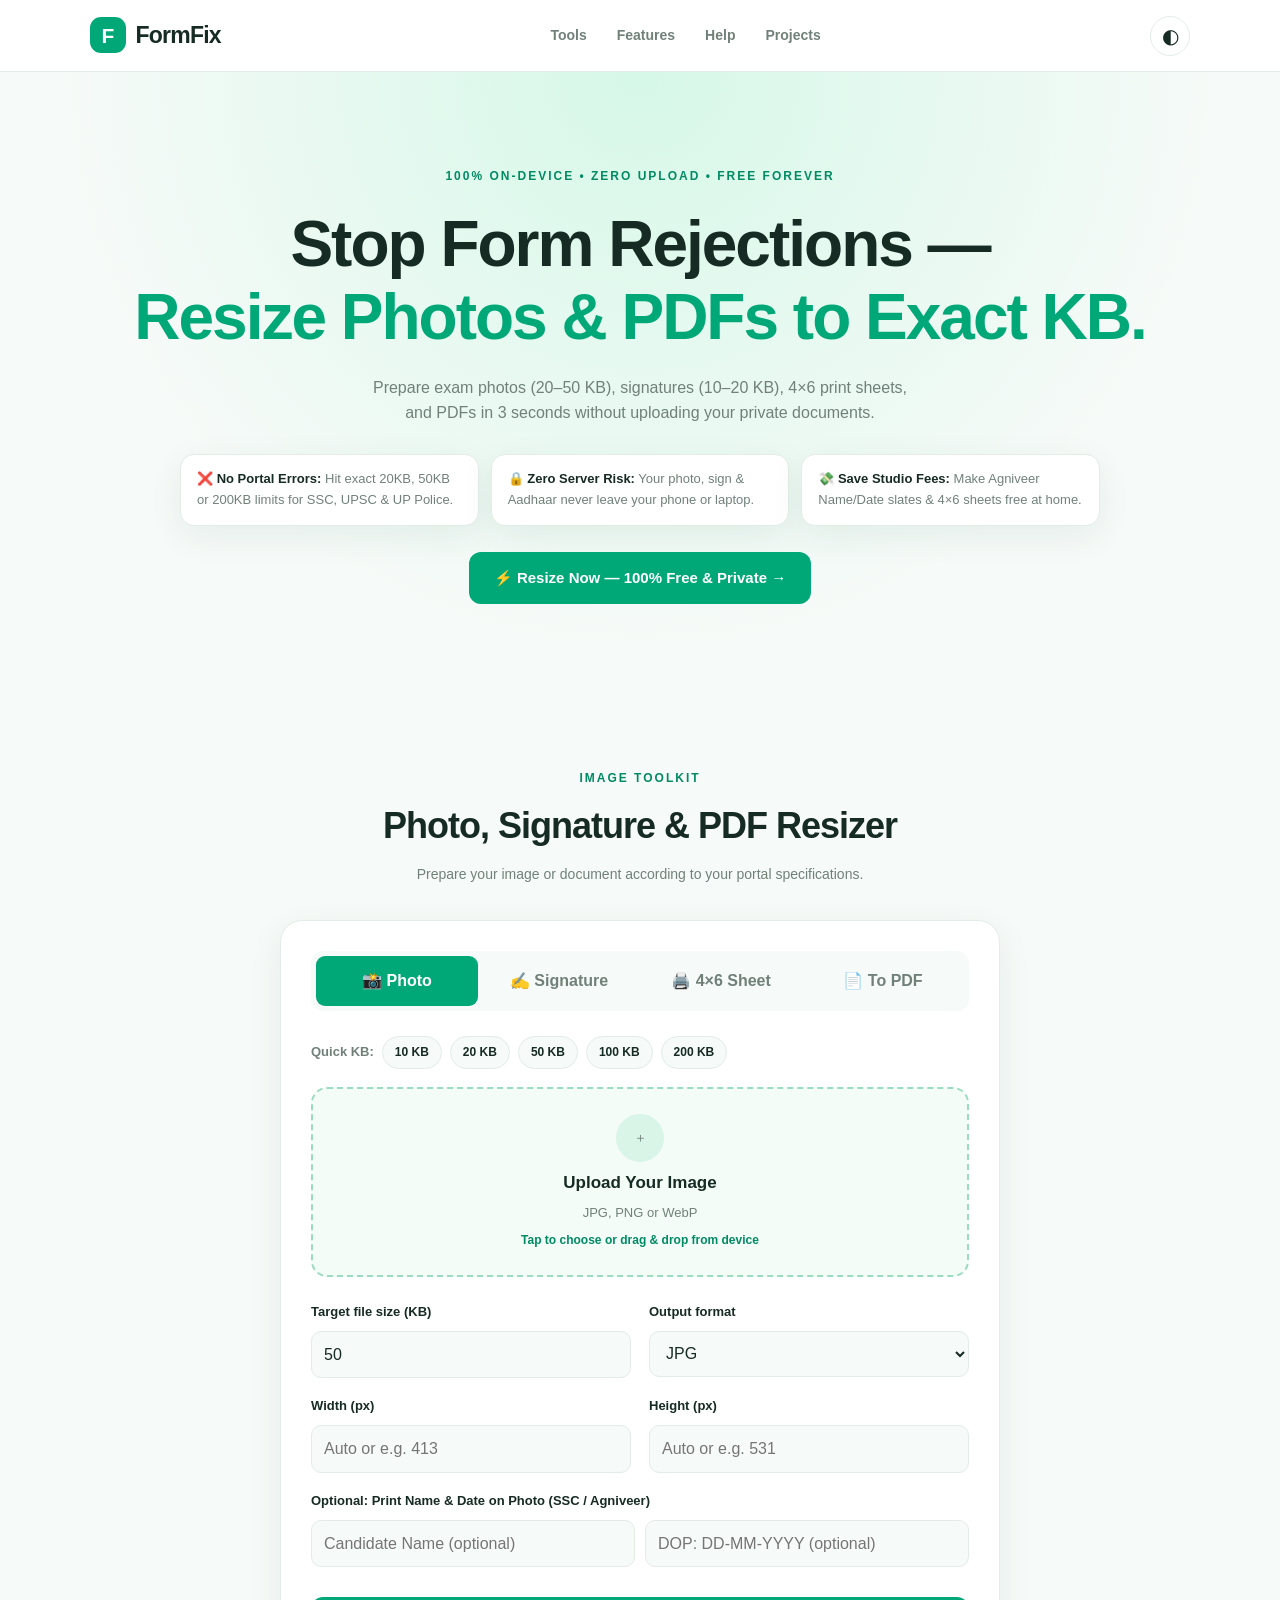
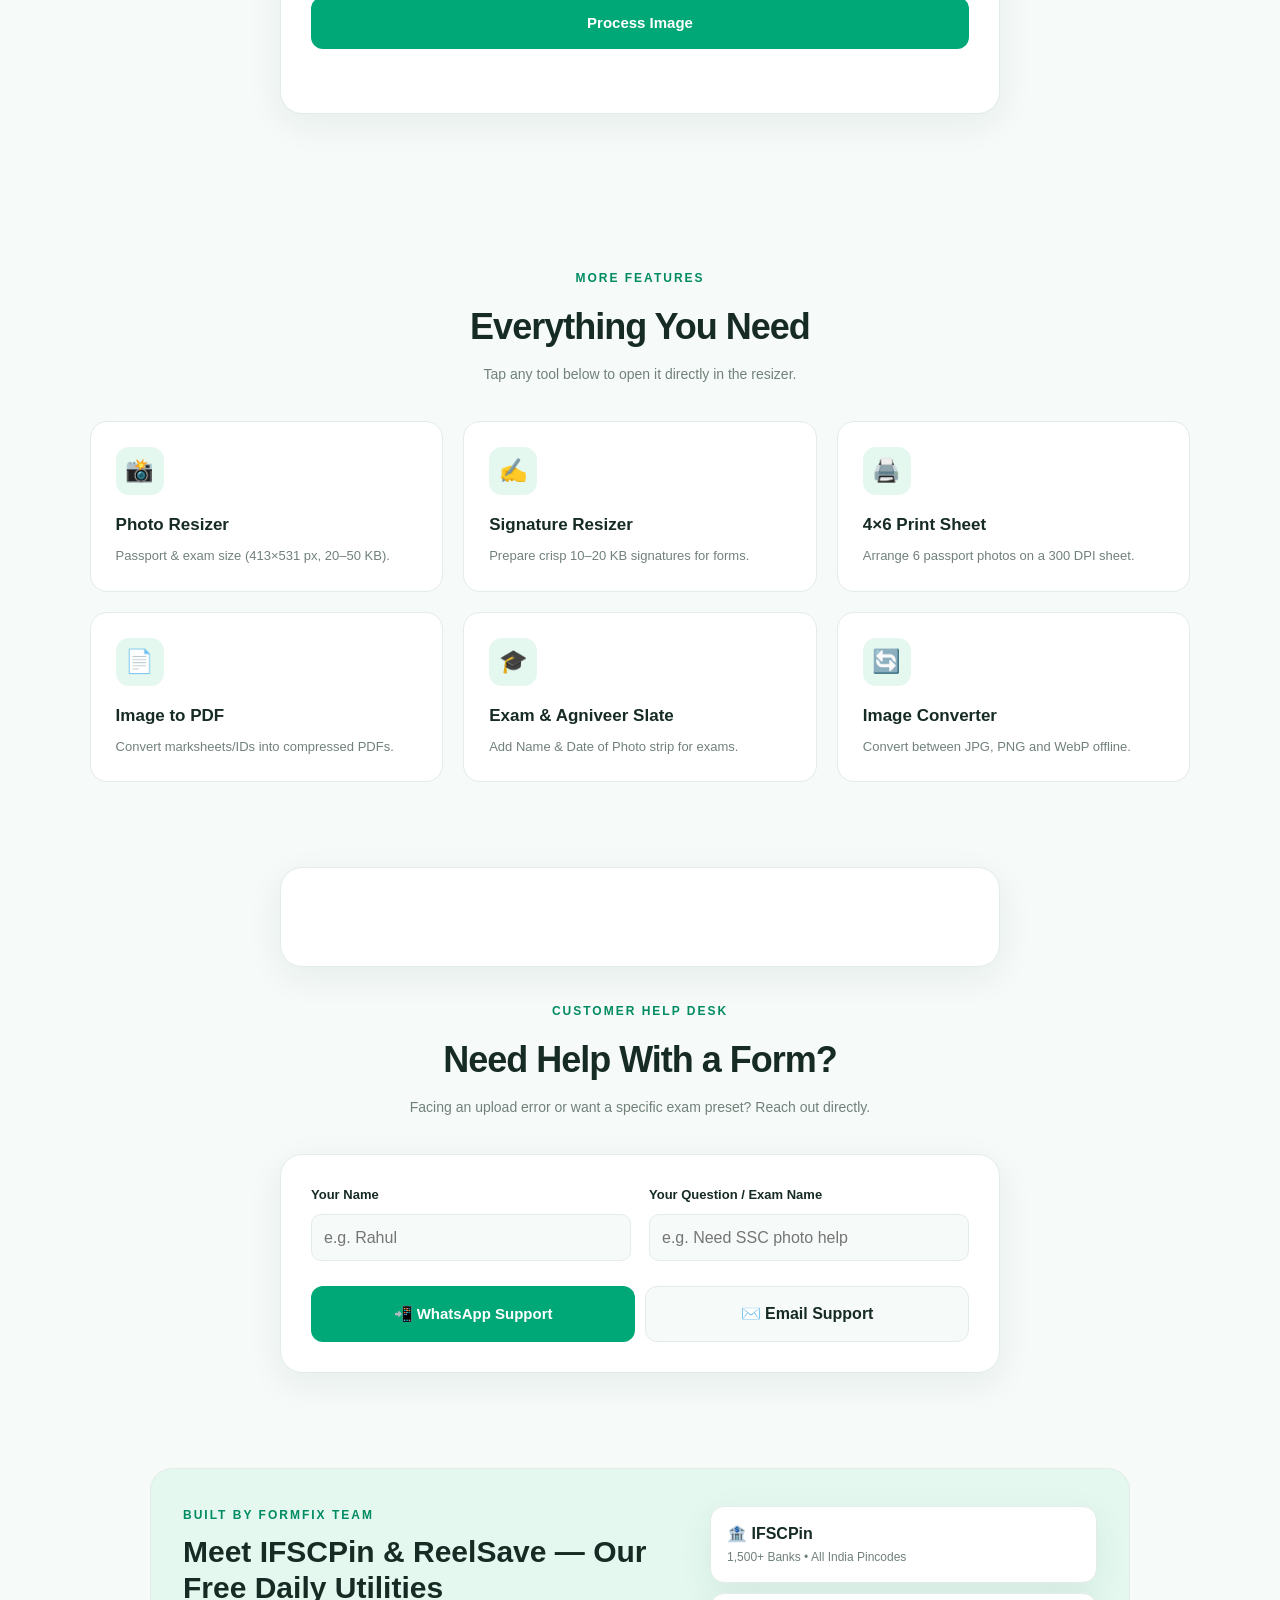
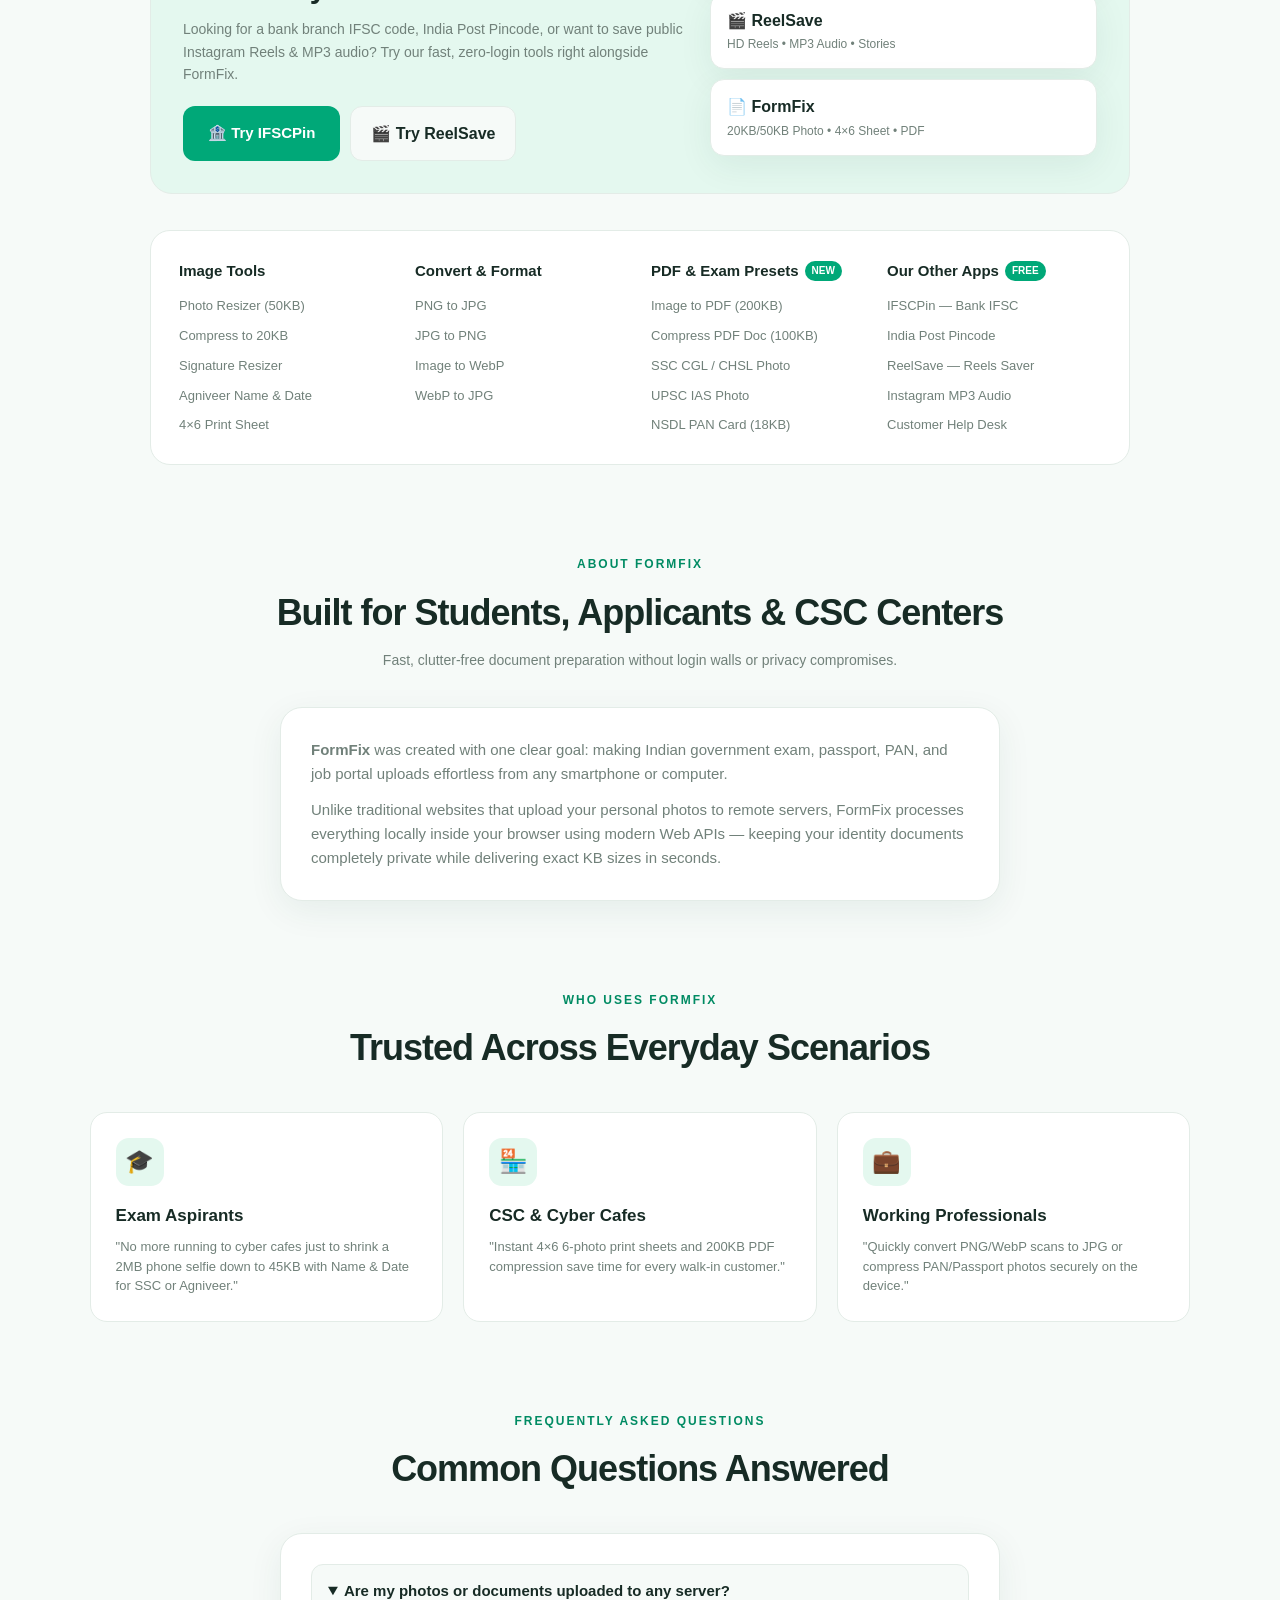
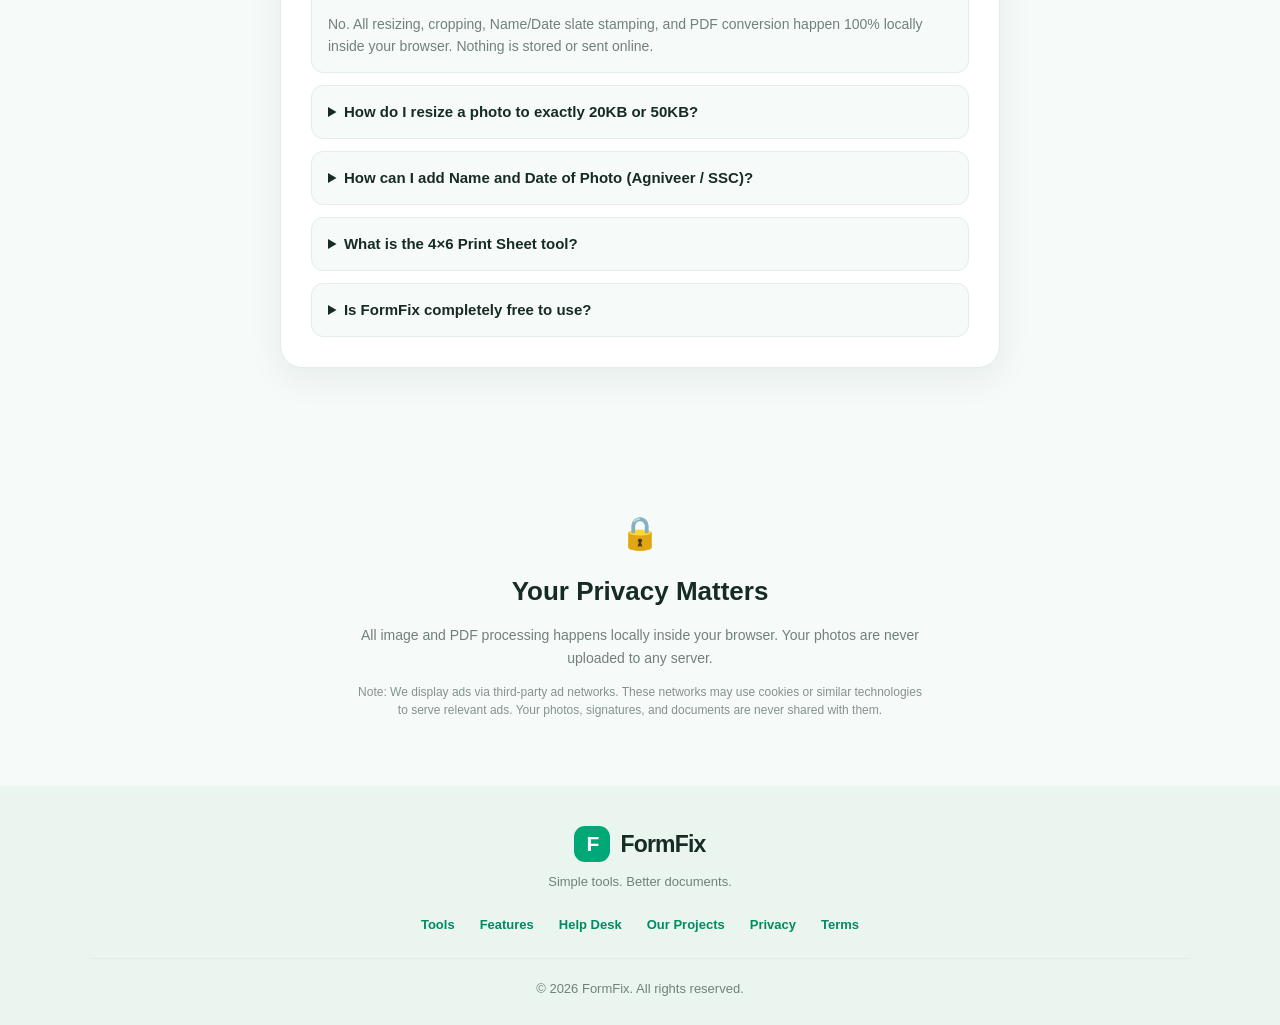
==== commit 0549686f: "Add Apple touch icon and web app meta tags Added meta tags for Apple mobile web app support and touc" ====
--- a/index.html
+++ b/index.html
@@ -12,6 +12,9 @@
   <link rel="stylesheet" href="style.css">
   <script src="script.js" defer></script>
   <script type="application/ld+json">
+    <link rel="apple-touch-icon" href="favicon.png">
+<meta name="apple-mobile-web-app-capable" content="yes">
+<meta name="apple-mobile-web-app-status-bar-style" content="default">
   {
     "@context": "https://schema.org",
     "@graph": [
--- a/style.css
+++ b/style.css
@@ -1,4 +1,3 @@
-
 /* ==============================
    FORMFIX - MINT GREEN DESIGN
 ================================ */
@@ -32,6 +31,7 @@
   color: var(--text);
   line-height: 1.6;
   transition: background 0.25s, color 0.25s;
+  overflow-x: hidden;
 }
 
 [hidden] {
@@ -189,6 +189,23 @@
   outline-offset: 3px;
 }
 
+.secondary-btn {
+  flex: 1 1 180px;
+  padding: 14px 20px;
+  border: 1px solid var(--border);
+  border-radius: 12px;
+  background: var(--background);
+  color: var(--text);
+  font-weight: 700;
+  transition: 0.2s;
+  cursor: pointer;
+}
+
+.secondary-btn:hover {
+  border-color: var(--primary);
+  color: var(--primary-dark);
+}
+
 
 /* SECTION HEADINGS */
 
@@ -356,6 +373,20 @@
   border-color: var(--primary);
 }
 
+.full-field {
+  grid-column: 1 / -1;
+}
+
+.slate-row {
+  display: flex;
+  gap: 10px;
+  flex-wrap: wrap;
+}
+
+.slate-row input {
+  flex: 1 1 200px;
+}
+
 .process-btn {
   width: 100%;
   min-height: 50px;
@@ -405,7 +436,37 @@
 }
 
 
-/* FEATURE CARDS */
+/* QUICK KB CHIPS */
+
+.quick-kb-row {
+  display: flex;
+  align-items: center;
+  flex-wrap: wrap;
+  gap: 8px;
+  margin-bottom: 18px;
+  font-size: 13px;
+  color: var(--muted);
+  font-weight: 600;
+}
+
+.kb-chip {
+  padding: 6px 12px;
+  border-radius: 999px;
+  border: 1px solid var(--border);
+  background: var(--background);
+  color: var(--text);
+  font-size: 12px;
+  font-weight: 700;
+  transition: 0.2s;
+}
+
+.kb-chip:hover {
+  border-color: var(--primary);
+  color: var(--primary);
+}
+
+
+/* FEATURE CARDS (ab <a> / .static) */
 
 .tools-grid {
   display: grid;
@@ -414,17 +475,32 @@
 }
 
 .feature-card {
+  display: block;
   padding: 25px;
   border: 1px solid var(--border);
   border-radius: 17px;
   background: var(--surface);
   transition: 0.2s;
+  text-align: left;
+  width: 100%;
+  color: inherit;
+  text-decoration: none;
 }
 
 .feature-card:hover {
   transform: translateY(-5px);
   border-color: #9bdcc0;
   box-shadow: var(--shadow);
+}
+
+.feature-card.static {
+  cursor: default;
+}
+
+.feature-card.static:hover {
+  transform: none;
+  border-color: var(--border);
+  box-shadow: none;
 }
 
 .feature-icon {
@@ -438,6 +514,23 @@
   margin-bottom: 16px;
 }
 
+/* Naya structure: h3/p ki jagah span */
+.feature-card .feature-title {
+  display: block;
+  font-size: 17px;
+  font-weight: 700;
+  margin-bottom: 8px;
+  color: var(--text);
+}
+
+.feature-card .feature-desc {
+  display: block;
+  color: var(--muted);
+  font-size: 13px;
+  line-height: 1.5;
+}
+
+/* Purane h3/p ke liye fallback (agar koi purana HTML bacha ho) */
 .feature-card h3 {
   font-size: 17px;
   margin-bottom: 8px;
@@ -509,6 +602,189 @@
 }
 
 
+/* HELP DESK */
+
+.help-btns {
+  display: flex;
+  gap: 10px;
+  flex-wrap: wrap;
+}
+
+.help-btns .primary-btn {
+  flex: 1 1 180px;
+}
+
+
+/* PAIN POINTS, ABOUT & FAQ */
+
+.pain-grid {
+  max-width: 920px;
+  margin: 0 auto 26px;
+  display: grid;
+  grid-template-columns: repeat(3, 1fr);
+  gap: 12px;
+  text-align: left;
+}
+
+.pain-item {
+  background: var(--surface);
+  border: 1px solid var(--border);
+  border-radius: 14px;
+  padding: 14px 16px;
+  font-size: 13px;
+  color: var(--muted);
+  box-shadow: var(--shadow);
+}
+
+.pain-item strong {
+  color: var(--text);
+}
+
+.about-card p {
+  color: var(--muted);
+  font-size: 15px;
+  margin-bottom: 12px;
+}
+
+.about-card p:last-child {
+  margin-bottom: 0;
+}
+
+.faq-wrap {
+  display: flex;
+  flex-direction: column;
+  gap: 12px;
+}
+
+.faq-box {
+  border: 1px solid var(--border);
+  border-radius: 12px;
+  padding: 14px 16px;
+  background: var(--background);
+}
+
+.faq-box summary {
+  font-weight: 700;
+  font-size: 15px;
+  cursor: pointer;
+  color: var(--text);
+}
+
+.faq-box p {
+  margin-top: 10px;
+  font-size: 14px;
+  color: var(--muted);
+}
+
+
+/* BIG PROMO BANNER & 4-COLUMN DIRECTORY */
+
+.promo-banner {
+  max-width: 980px;
+  margin: 0 auto 36px;
+  padding: 32px;
+  border-radius: 22px;
+  background: var(--primary-light);
+  border: 1px solid var(--border);
+  display: grid;
+  grid-template-columns: 1.3fr 1fr;
+  gap: 24px;
+  align-items: center;
+}
+
+.promo-text h2 {
+  font-size: clamp(22px, 3vw, 30px);
+  margin: 8px 0 12px;
+  line-height: 1.2;
+}
+
+.promo-text p {
+  color: var(--muted);
+  font-size: 14px;
+  margin-bottom: 20px;
+}
+
+.promo-btns {
+  display: flex;
+  gap: 10px;
+  flex-wrap: wrap;
+}
+
+.promo-btns .primary-btn,
+.promo-btns .secondary-btn {
+  flex: 0 1 auto;
+  text-align: center;
+}
+
+.promo-visual {
+  display: flex;
+  flex-direction: column;
+  gap: 10px;
+}
+
+.mini-app-card {
+  background: var(--surface);
+  border: 1px solid var(--border);
+  border-radius: 14px;
+  padding: 14px 16px;
+  display: flex;
+  flex-direction: column;
+  gap: 2px;
+  box-shadow: var(--shadow);
+}
+
+.mini-app-card small {
+  color: var(--muted);
+  font-size: 12px;
+}
+
+.mega-directory {
+  max-width: 980px;
+  margin: 0 auto;
+  padding: 28px;
+  background: var(--surface);
+  border: 1px solid var(--border);
+  border-radius: 20px;
+  display: grid;
+  grid-template-columns: repeat(4, 1fr);
+  gap: 22px;
+}
+
+.dir-col {
+  display: flex;
+  flex-direction: column;
+  gap: 9px;
+}
+
+.dir-col h4 {
+  font-size: 15px;
+  margin-bottom: 4px;
+  color: var(--text);
+  display: flex;
+  align-items: center;
+  gap: 6px;
+}
+
+.dir-col a {
+  font-size: 13px;
+  color: var(--muted);
+  transition: color 0.2s;
+}
+
+.dir-col a:hover {
+  color: var(--primary);
+}
+
+.new-badge {
+  font-size: 10px;
+  background: var(--primary);
+  color: #fff;
+  padding: 2px 7px;
+  border-radius: 999px;
+  font-weight: 800;
+}
+
+
 /* PRIVACY */
 
 .privacy-section {
@@ -530,6 +806,19 @@
   margin: auto;
   color: var(--muted);
   font-size: 14px;
+}
+
+.ad-disclosure {
+  margin-top: 14px !important;
+}
+
+.ad-disclosure small {
+  display: inline-block;
+  max-width: 570px;
+  font-size: 12px;
+  color: var(--muted);
+  opacity: 0.85;
+  line-height: 1.5;
 }
 
 
@@ -556,6 +845,7 @@
   justify-content: center;
   gap: 25px;
   margin: 22px 0;
+  flex-wrap: wrap;
 }
 
 .footer-links a {
@@ -620,6 +910,10 @@
   .navigation {
     gap: 16px;
   }
+
+  .mega-directory {
+    grid-template-columns: repeat(2, 1fr);
+  }
 }
 
 
@@ -684,6 +978,10 @@
     gap: 14px;
   }
 
+  .full-field {
+    grid-column: auto;
+  }
+
   .tools-grid {
     grid-template-columns: 1fr;
     gap: 14px;
@@ -704,172 +1002,52 @@
   .footer-links {
     gap: 16px;
   }
-}
-
-@media (max-width: 360px) {
-  .navigation {
-    gap: 7px;
-  }
-
-  .navigation a {
-    font-size: 10px;
-  }
-
-  .logo {
-    font-size: 17px;
-  }
-}
-
-/* EXTRA PHONE-FRIENDLY ADDITIONS */
-body { overflow-x: hidden; }
-.full-field { grid-column: 1 / -1; }
-.slate-row { display: flex; gap: 10px; flex-wrap: wrap; }
-.slate-row input { flex: 1 1 200px; }
-
-.quick-kb-row {
-  display: flex;
-  align-items: center;
-  flex-wrap: wrap;
-  gap: 8px;
-  margin-bottom: 18px;
-  font-size: 13px;
-  color: var(--muted);
-  font-weight: 600;
-}
-
-.kb-chip {
-  padding: 6px 12px;
-  border-radius: 999px;
-  border: 1px solid var(--border);
-  background: var(--background);
-  color: var(--text);
-  font-size: 12px;
-  font-weight: 700;
-}
-.kb-chip:hover { border-color: var(--primary); color: var(--primary); }
-
-button.feature-card { text-align: left; width: 100%; }
-
-.help-btns { display: flex; gap: 10px; flex-wrap: wrap; }
-.help-btns .primary-btn { flex: 1 1 180px; }
-.secondary-btn {
-  flex: 1 1 180px;
-  padding: 14px 20px;
-  border: 1px solid var(--border);
-  border-radius: 12px;
-  background: var(--background);
-  color: var(--text);
-  font-weight: 700;
-}
-
-@media (max-width: 600px) {
+
   .mode-tabs {
     display: grid;
     grid-template-columns: repeat(2, 1fr);
     gap: 6px;
   }
-  .mode-btn { padding: 11px 8px; font-size: 13px; }
-  .full-field { grid-column: auto; }
-}
-
-/* BIG PROMO BANNER & 4-COLUMN DIRECTORY */
-.promo-banner {
-  max-width: 980px;
-  margin: 0 auto 36px;
-  padding: 32px;
-  border-radius: 22px;
-  background: var(--primary-light);
-  border: 1px solid var(--border);
-  display: grid;
-  grid-template-columns: 1.3fr 1fr;
-  gap: 24px;
-  align-items: center;
-}
-.promo-text h2 { font-size: clamp(22px, 3vw, 30px); margin: 8px 0 12px; line-height: 1.2; }
-.promo-text p { color: var(--muted); font-size: 14px; margin-bottom: 20px; }
-.promo-btns { display: flex; gap: 10px; flex-wrap: wrap; }
-.promo-btns .primary-btn, .promo-btns .secondary-btn { flex: 0 1 auto; text-align: center; }
-
-.promo-visual { display: flex; flex-direction: column; gap: 10px; }
-.mini-app-card {
-  background: var(--surface);
-  border: 1px solid var(--border);
-  border-radius: 14px;
-  padding: 14px 16px;
-  display: flex;
-  flex-direction: column;
-  gap: 2px;
-  box-shadow: var(--shadow);
-}
-.mini-app-card small { color: var(--muted); font-size: 12px; }
-
-.mega-directory {
-  max-width: 980px;
-  margin: 0 auto;
-  padding: 28px;
-  background: var(--surface);
-  border: 1px solid var(--border);
-  border-radius: 20px;
-  display: grid;
-  grid-template-columns: repeat(4, 1fr);
-  gap: 22px;
-}
-.dir-col { display: flex; flex-direction: column; gap: 9px; }
-.dir-col h4 { font-size: 15px; margin-bottom: 4px; color: var(--text); display: flex; align-items: center; gap: 6px; }
-.dir-col a { font-size: 13px; color: var(--muted); transition: color 0.2s; }
-.dir-col a:hover { color: var(--primary); }
-.new-badge { font-size: 10px; background: var(--primary); color: #fff; padding: 2px 7px; border-radius: 999px; font-weight: 800; }
+
+  .mode-btn {
+    padding: 11px 8px;
+    font-size: 13px;
+  }
+}
+
+@media (max-width: 760px) {
+  .pain-grid {
+    grid-template-columns: 1fr;
+  }
+}
 
 @media (max-width: 820px) {
-  .promo-banner { grid-template-columns: 1fr; padding: 22px; }
-  .mega-directory { grid-template-columns: repeat(2, 1fr); padding: 20px; }
-}
+  .promo-banner {
+    grid-template-columns: 1fr;
+    padding: 22px;
+  }
+  .mega-directory {
+    grid-template-columns: repeat(2, 1fr);
+    padding: 20px;
+  }
+}
+
 @media (max-width: 480px) {
-  .mega-directory { grid-template-columns: 1fr; }
-}
-/* PAIN POINTS, ABOUT & FAQ */
-.pain-grid {
-  max-width: 920px;
-  margin: 0 auto 26px;
-  display: grid;
-  grid-template-columns: repeat(3, 1fr);
-  gap: 12px;
-  text-align: left;
-}
-.pain-item {
-  background: var(--surface);
-  border: 1px solid var(--border);
-  border-radius: 14px;
-  padding: 14px 16px;
-  font-size: 13px;
-  color: var(--muted);
-  box-shadow: var(--shadow);
-}
-.pain-item strong { color: var(--text); }
-
-.about-card p { color: var(--muted); font-size: 15px; margin-bottom: 12px; }
-.about-card p:last-child { margin-bottom: 0; }
-
-.faq-wrap { display: flex; flex-direction: column; gap: 12px; }
-.faq-box {
-  border: 1px solid var(--border);
-  border-radius: 12px;
-  padding: 14px 16px;
-  background: var(--background);
-}
-.faq-box summary {
-  font-weight: 700;
-  font-size: 15px;
-  cursor: pointer;
-  color: var(--text);
-}
-.faq-box p {
-  margin-top: 10px;
-  font-size: 14px;
-  color: var(--muted);
-}
-
-@media (max-width: 760px) {
-  .pain-grid { grid-template-columns: 1fr; }
-}
-
+  .mega-directory {
+    grid-template-columns: 1fr;
+  }
+}
+
+@media (max-width: 360px) {
+  .navigation {
+    gap: 7px;
+  }
+
+  .navigation a {
+    font-size: 10px;
+  }
+
+  .logo {
+    font-size: 17px;
+  }
+   }
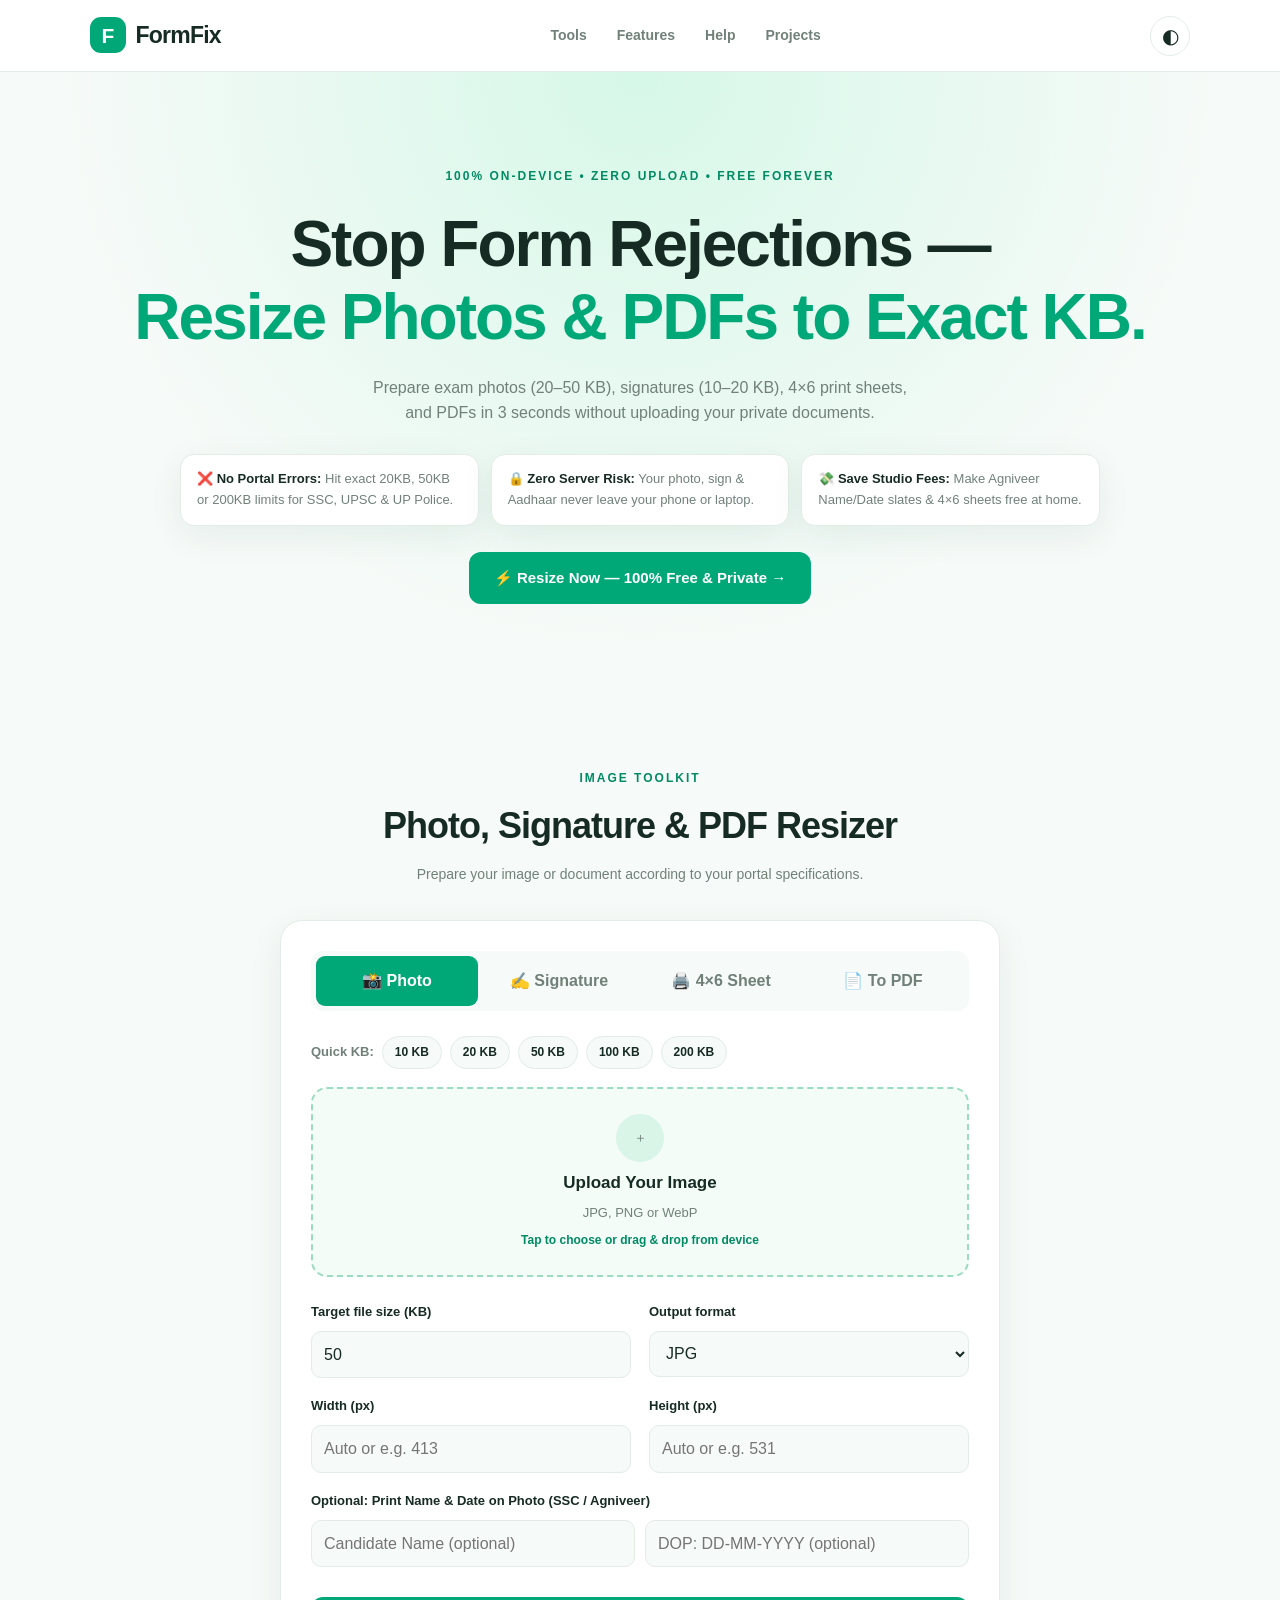
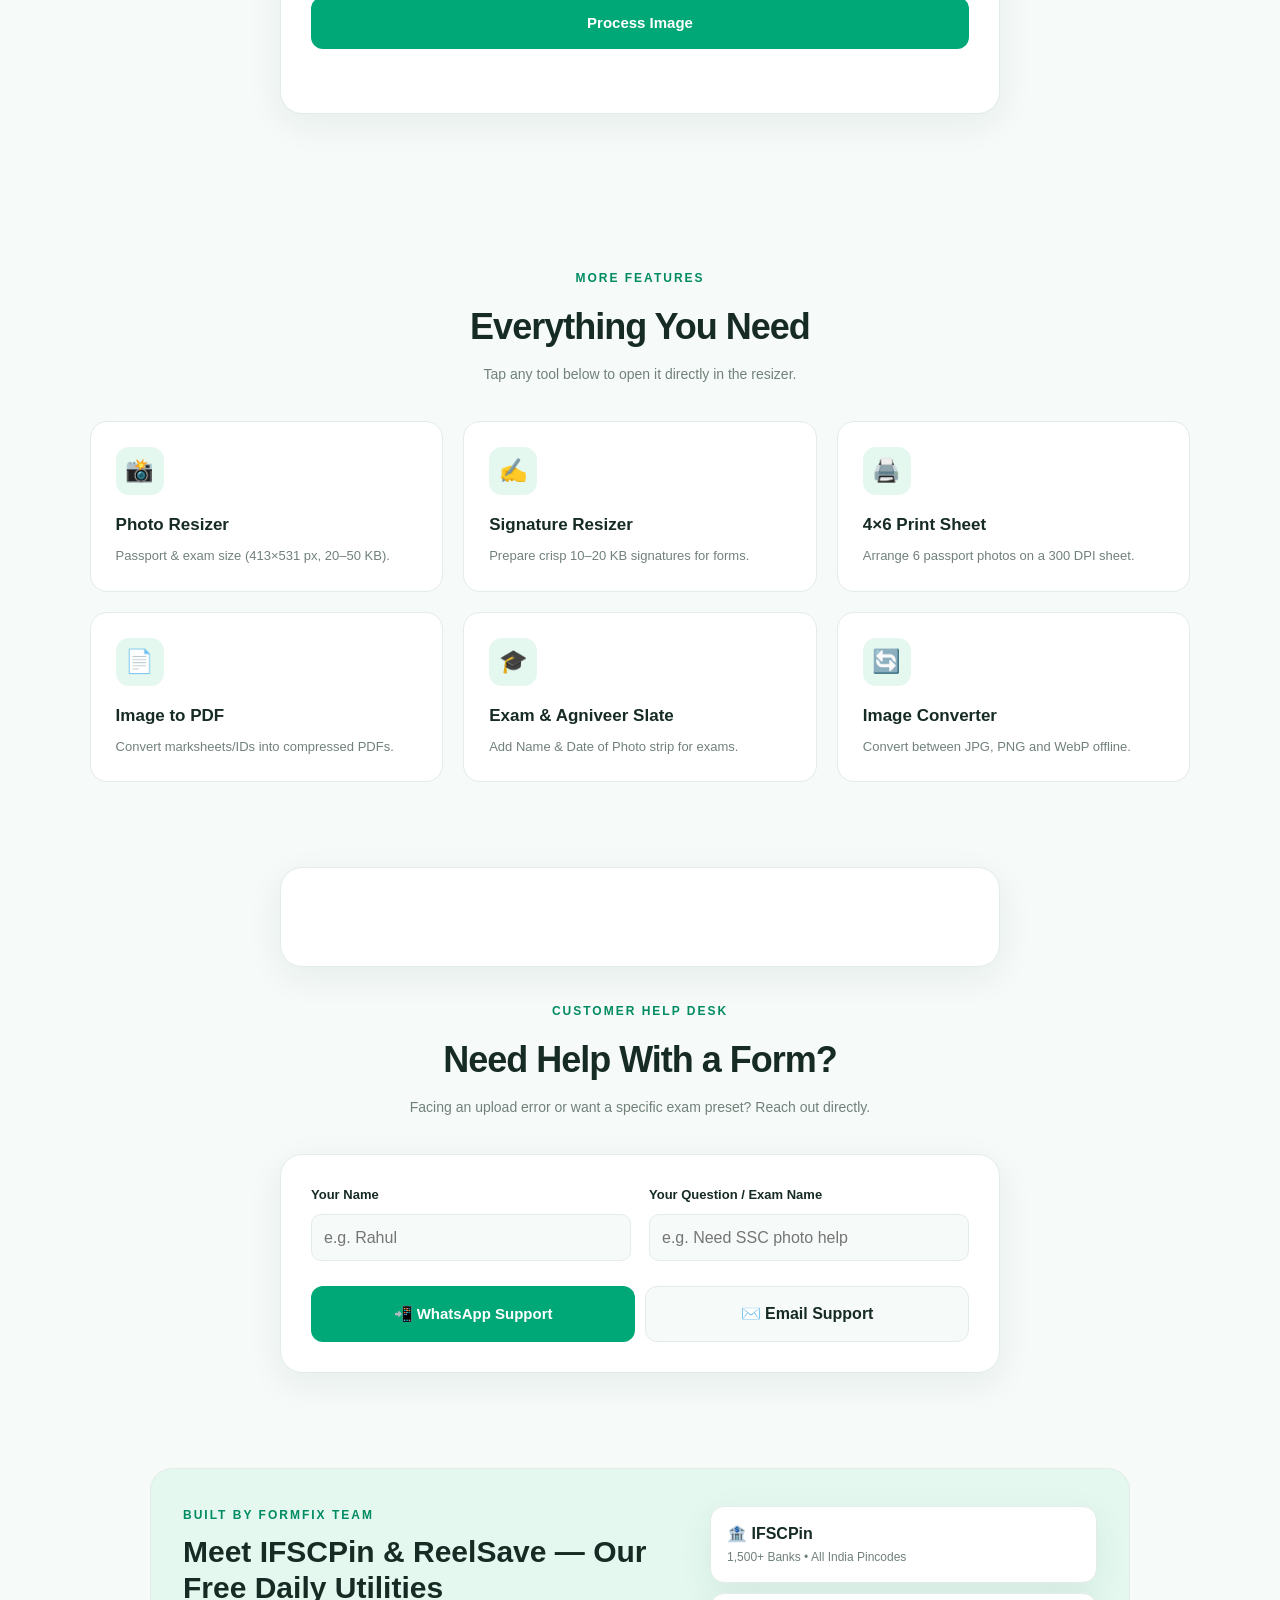
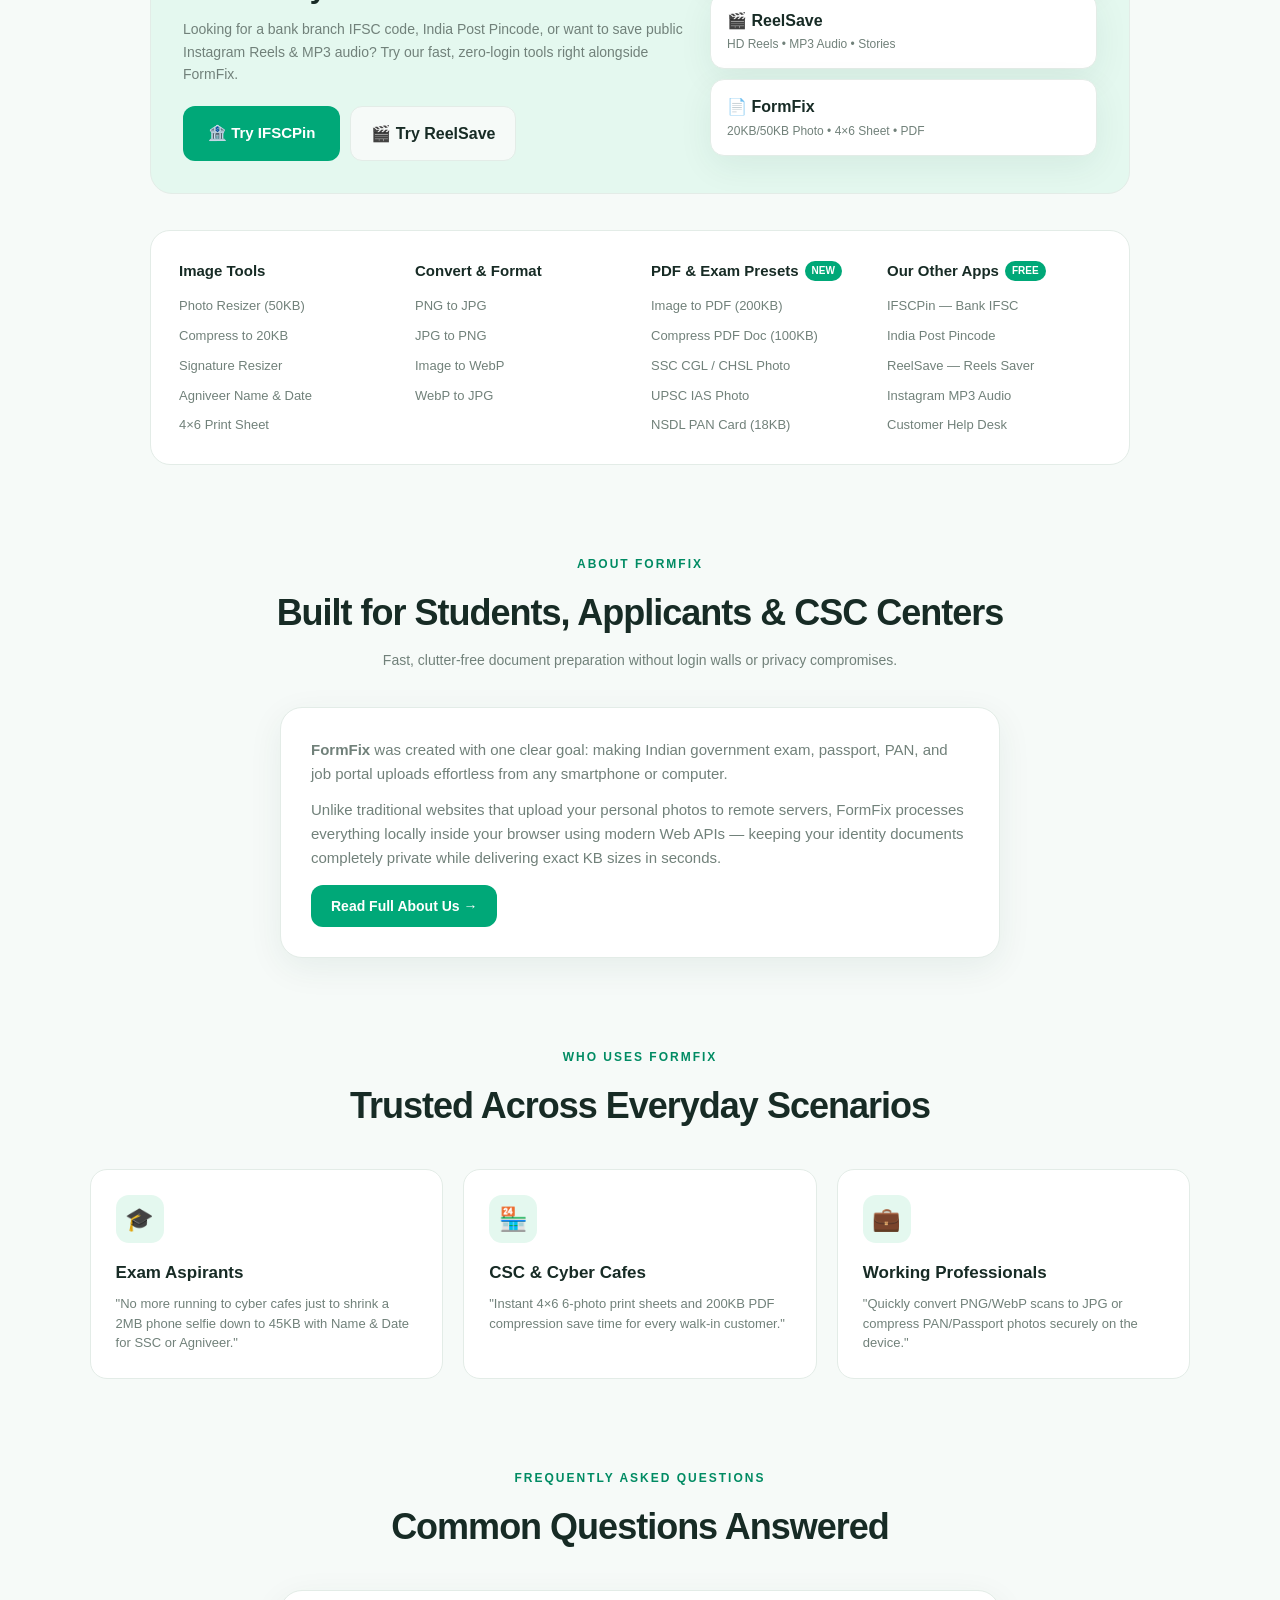
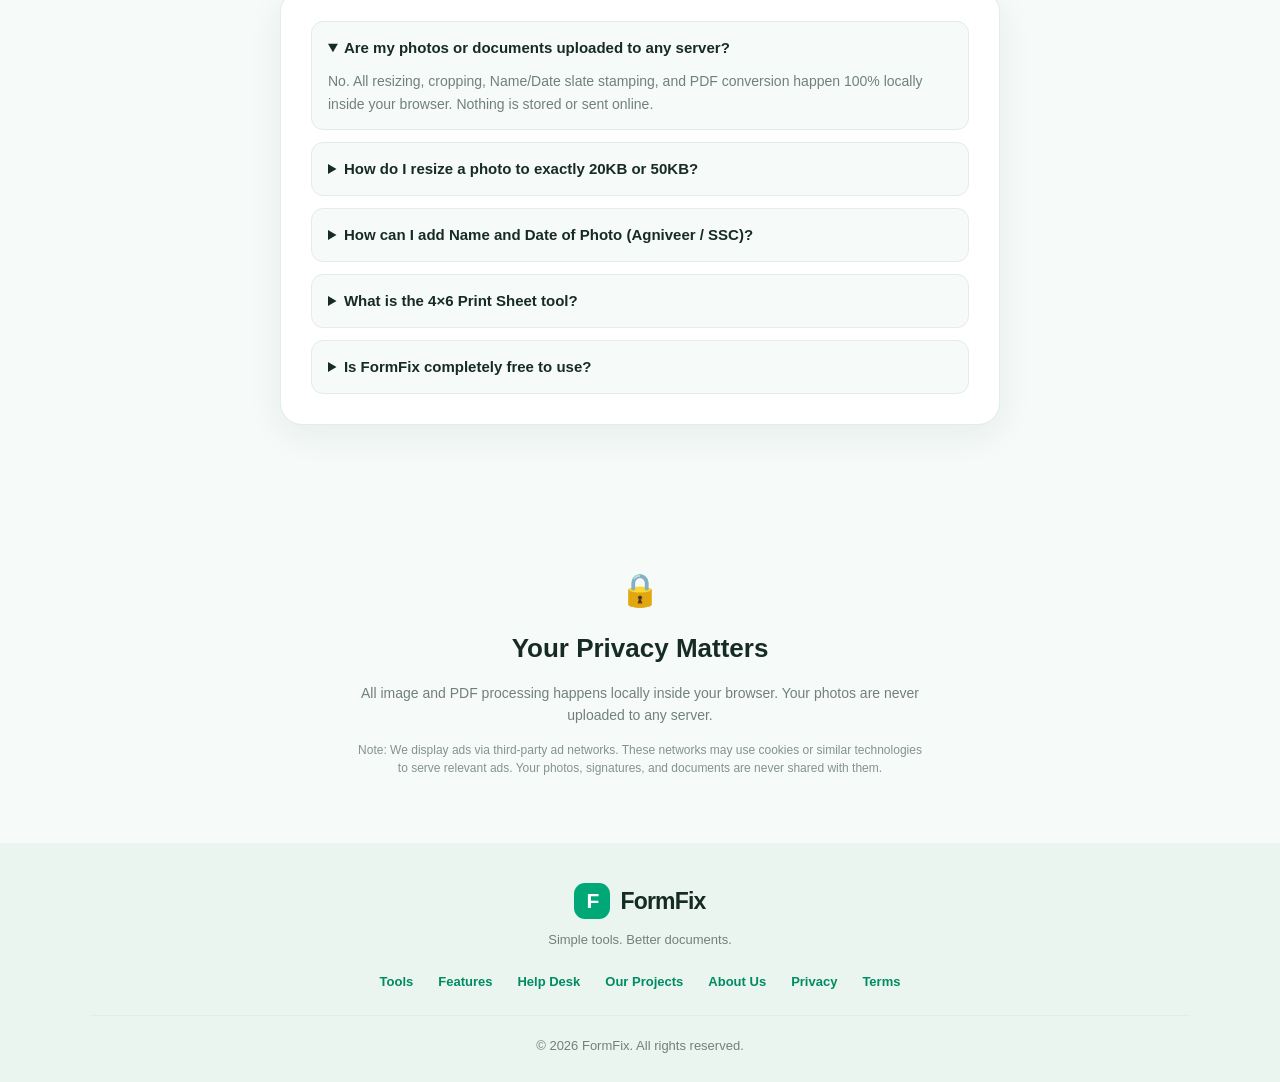
==== commit b9536e44: "Update links and comments in index.html" ====
--- a/index.html
+++ b/index.html
@@ -7,14 +7,20 @@
   <meta name="description" content="Resize photos and signatures to exact KB, prepare exam documents, create 4x6 print sheets and convert images to PDF with FormFix.">
   <meta name="google-site-verification" content="2zkR8C_0oChDXHNMMM1LnMh7ZDgH-DrjN1tBFUv_yv4" />
   <title>FormFix - Photo, Signature &amp; PDF Tools</title>
+  
+  <!-- Icons & PWA Setup -->
   <link rel="icon" type="image/png" href="favicon.png">
+  <link rel="apple-touch-icon" href="favicon.png">
   <link rel="manifest" href="manifest.json">
+  <meta name="apple-mobile-web-app-capable" content="yes">
+  <meta name="apple-mobile-web-app-status-bar-style" content="default">
+  
+  <!-- CSS & JS -->
   <link rel="stylesheet" href="style.css">
   <script src="script.js" defer></script>
+  
+  <!-- SEO Schema (JSON-LD) -->
   <script type="application/ld+json">
-    <link rel="apple-touch-icon" href="favicon.png">
-<meta name="apple-mobile-web-app-capable" content="yes">
-<meta name="apple-mobile-web-app-status-bar-style" content="default">
   {
     "@context": "https://schema.org",
     "@graph": [
@@ -84,7 +90,7 @@
 
   <!-- HEADER -->
   <header class="header">
-    <a href="#" class="logo">
+    <a href="/" class="logo">
       <span class="logo-icon">F</span>
       <span>FormFix</span>
     </a>
@@ -100,7 +106,7 @@
   </header>
 
   <main>
-    <!-- HERO SECTION (CONVERSION COPY) -->
+    <!-- HERO SECTION -->
     <section class="hero">
       <span class="hero-tag">100% ON-DEVICE • ZERO UPLOAD • FREE FOREVER</span>
       <h1>Stop Form Rejections —<br><span>Resize Photos &amp; PDFs to Exact KB.</span></h1>
@@ -365,6 +371,7 @@
       <div class="tool-card about-card">
         <p><strong>FormFix</strong> was created with one clear goal: making Indian government exam, passport, PAN, and job portal uploads effortless from any smartphone or computer.</p>
         <p>Unlike traditional websites that upload your personal photos to remote servers, FormFix processes everything locally inside your browser using modern Web APIs — keeping your identity documents completely private while delivering exact KB sizes in seconds.</p>
+        <p style="margin-top: 15px;"><a href="about.html" class="primary-btn" style="font-size: 14px; padding: 10px 20px;">Read Full About Us →</a></p>
       </div>
     </section>
 
@@ -435,7 +442,7 @@
 
   <!-- FOOTER -->
   <footer class="footer">
-    <a href="#" class="logo">
+    <a href="/" class="logo">
       <span class="logo-icon">F</span>
       <span>FormFix</span>
     </a>
@@ -445,6 +452,7 @@
       <a href="#exam-tools">Features</a>
       <a href="#support">Help Desk</a>
       <a href="#projects">Our Projects</a>
+      <a href="about.html">About Us</a>
       <a href="privacy.html">Privacy</a>
       <a href="terms.html">Terms</a>
     </div>
@@ -453,4 +461,4 @@
 
   <script data-cfasync="false" src="https://bauval.org/14/abb6b5600c8b539414350c29572de0a1"></script>
 </body>
-  </html>
+</html>
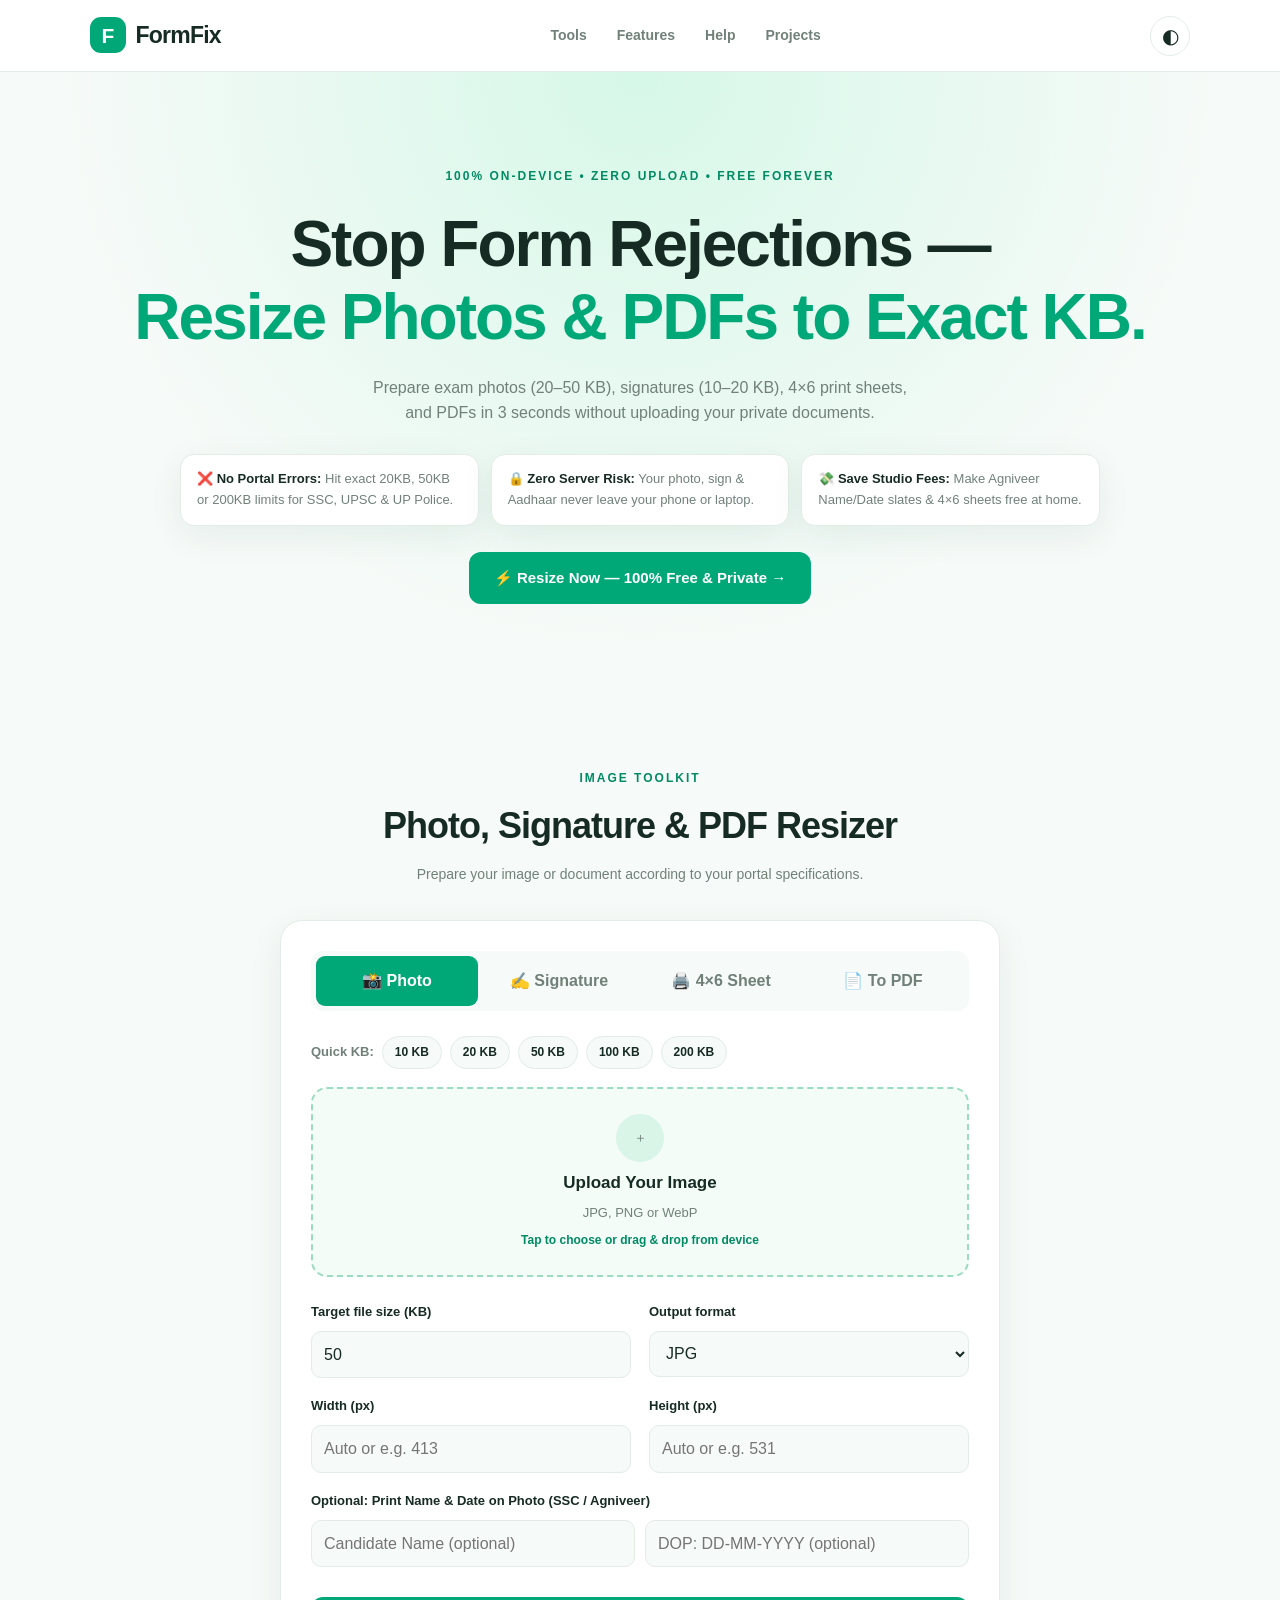
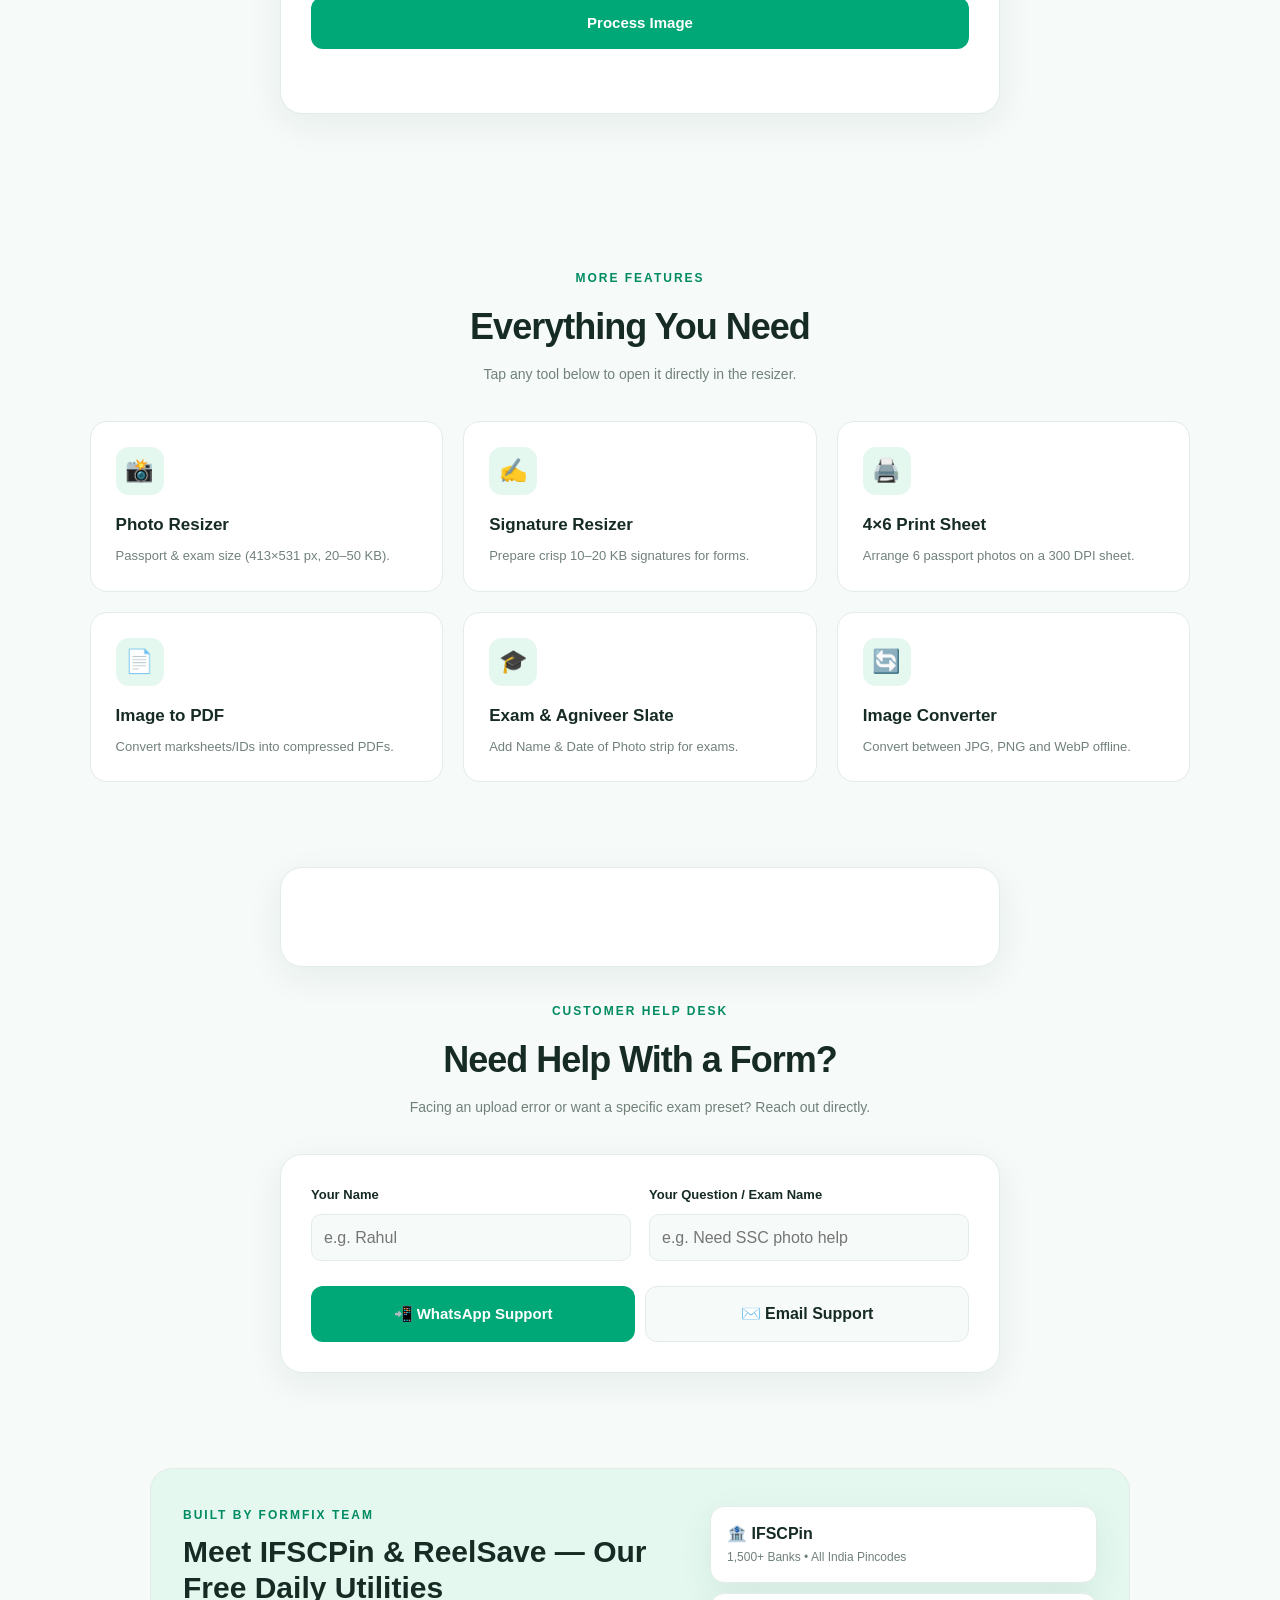
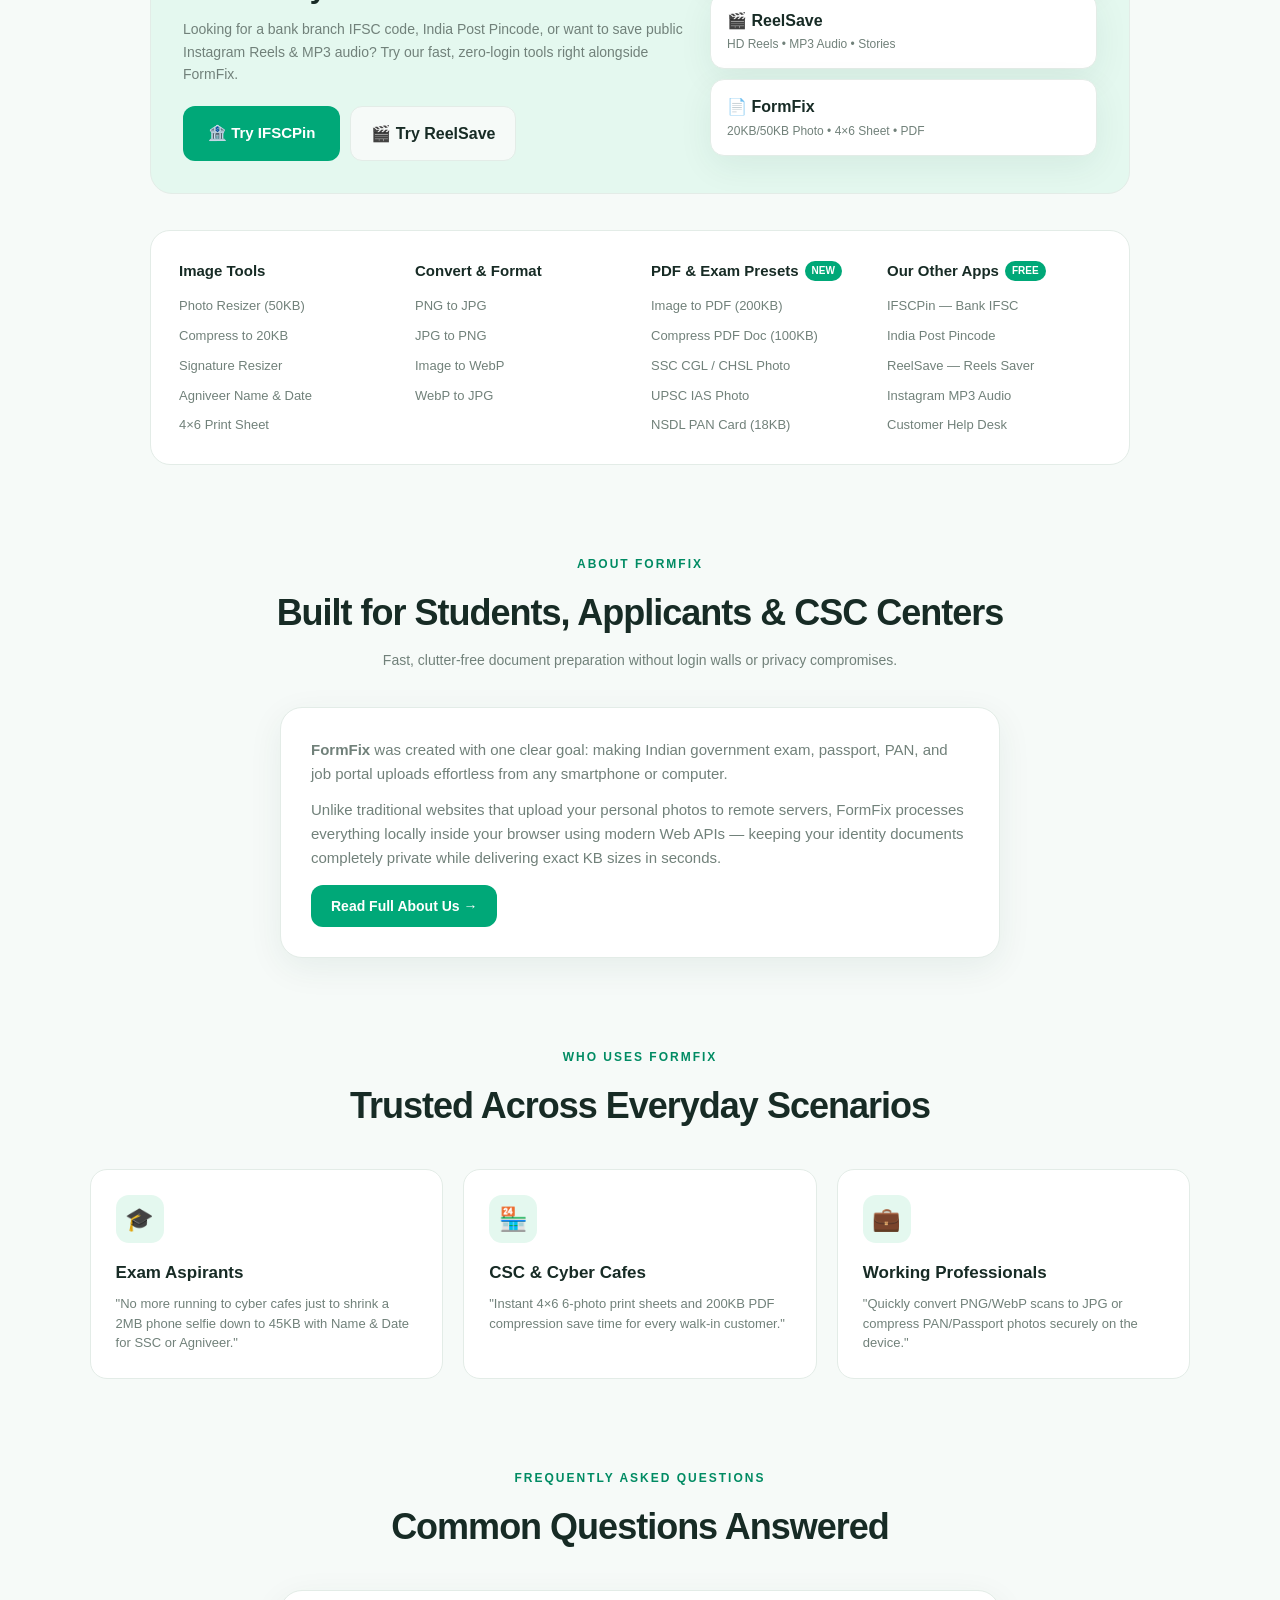
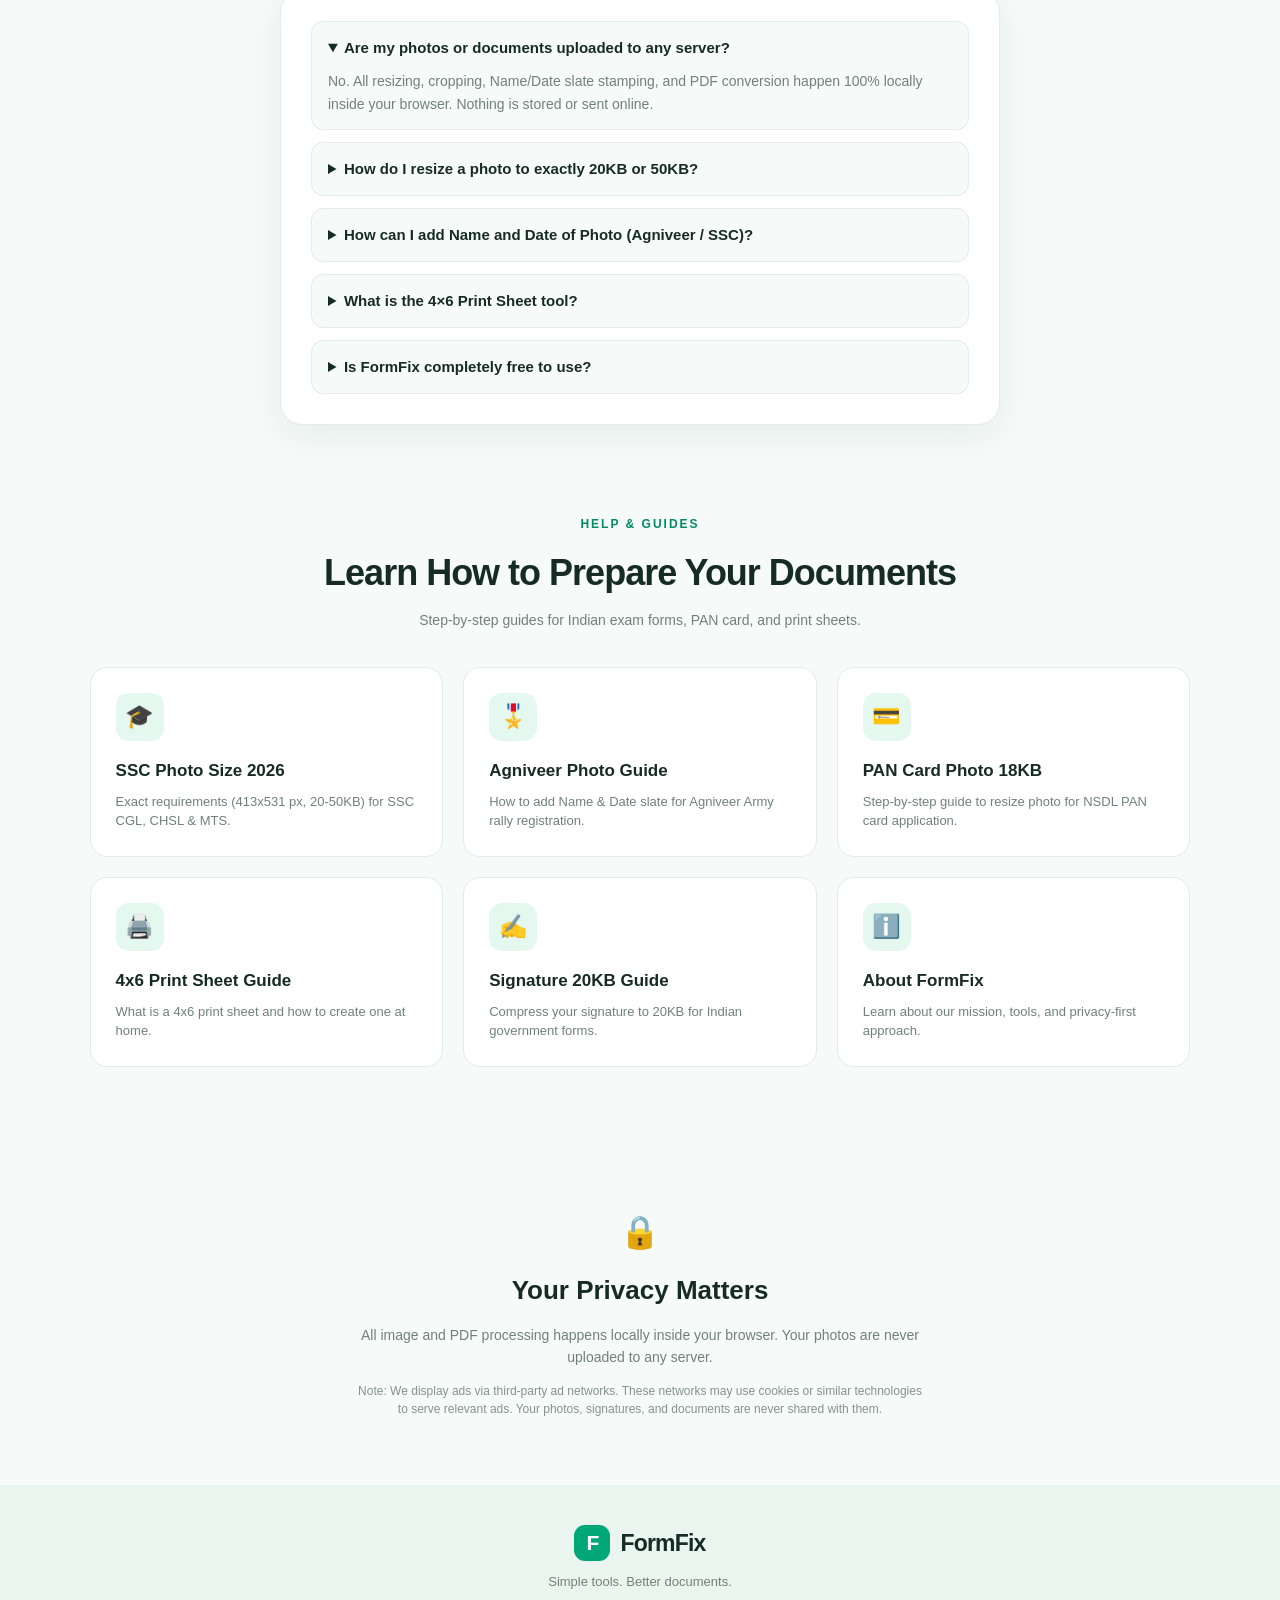
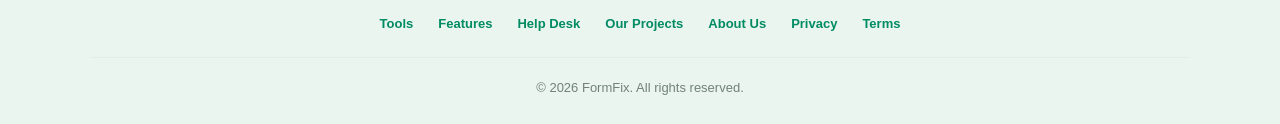
==== commit f49c4470: "Add guides and blog section to index.html Added a new section for guides and blog with various resou" ====
--- a/index.html
+++ b/index.html
@@ -430,6 +430,47 @@
       </div>
     </section>
 
+    <!-- GUIDES / BLOG SECTION -->
+<section class="main-tool" id="guides" style="padding-top: 10px;">
+  <div class="section-heading">
+    <span class="eyebrow">HELP & GUIDES</span>
+    <h2>Learn How to Prepare Your Documents</h2>
+    <p>Step-by-step guides for Indian exam forms, PAN card, and print sheets.</p>
+  </div>
+  <div class="tools-grid">
+    <a href="/ssc-photo-size-2026.html" class="feature-card">
+      <span class="feature-icon">🎓</span>
+      <span class="feature-title">SSC Photo Size 2026</span>
+      <span class="feature-desc">Exact requirements (413x531 px, 20-50KB) for SSC CGL, CHSL & MTS.</span>
+    </a>
+    <a href="/agniveer-photo-guide.html" class="feature-card">
+      <span class="feature-icon">🎖️</span>
+      <span class="feature-title">Agniveer Photo Guide</span>
+      <span class="feature-desc">How to add Name & Date slate for Agniveer Army rally registration.</span>
+    </a>
+    <a href="/pan-card-photo-18kb.html" class="feature-card">
+      <span class="feature-icon">💳</span>
+      <span class="feature-title">PAN Card Photo 18KB</span>
+      <span class="feature-desc">Step-by-step guide to resize photo for NSDL PAN card application.</span>
+    </a>
+    <a href="/4x6-print-sheet-guide.html" class="feature-card">
+      <span class="feature-icon">🖨️</span>
+      <span class="feature-title">4x6 Print Sheet Guide</span>
+      <span class="feature-desc">What is a 4x6 print sheet and how to create one at home.</span>
+    </a>
+    <a href="/signature-20kb-guide.html" class="feature-card">
+      <span class="feature-icon">✍️</span>
+      <span class="feature-title">Signature 20KB Guide</span>
+      <span class="feature-desc">Compress your signature to 20KB for Indian government forms.</span>
+    </a>
+    <a href="/about.html" class="feature-card">
+      <span class="feature-icon">ℹ️</span>
+      <span class="feature-title">About FormFix</span>
+      <span class="feature-desc">Learn about our mission, tools, and privacy-first approach.</span>
+    </a>
+  </div>
+</section>
+
     <!-- PRIVACY -->
     <section class="privacy-section">
       <span class="privacy-icon">🔒</span>
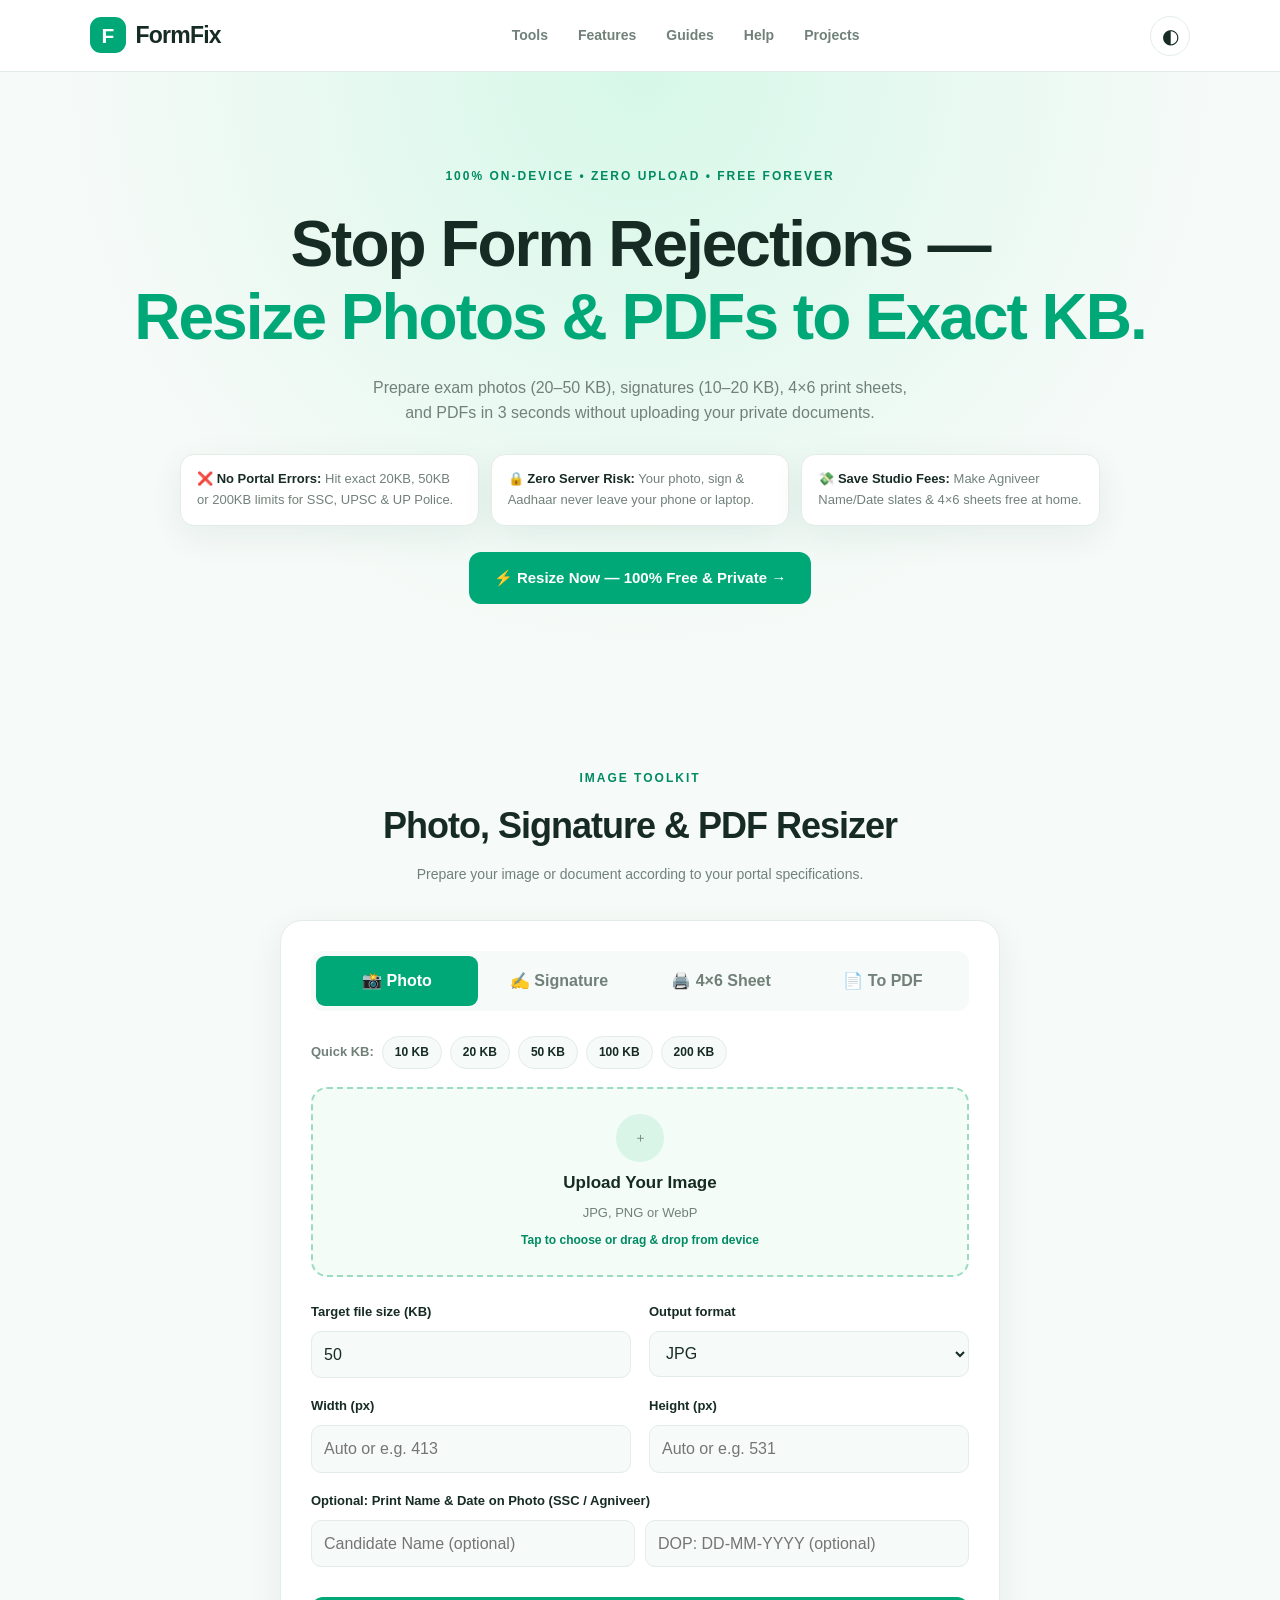
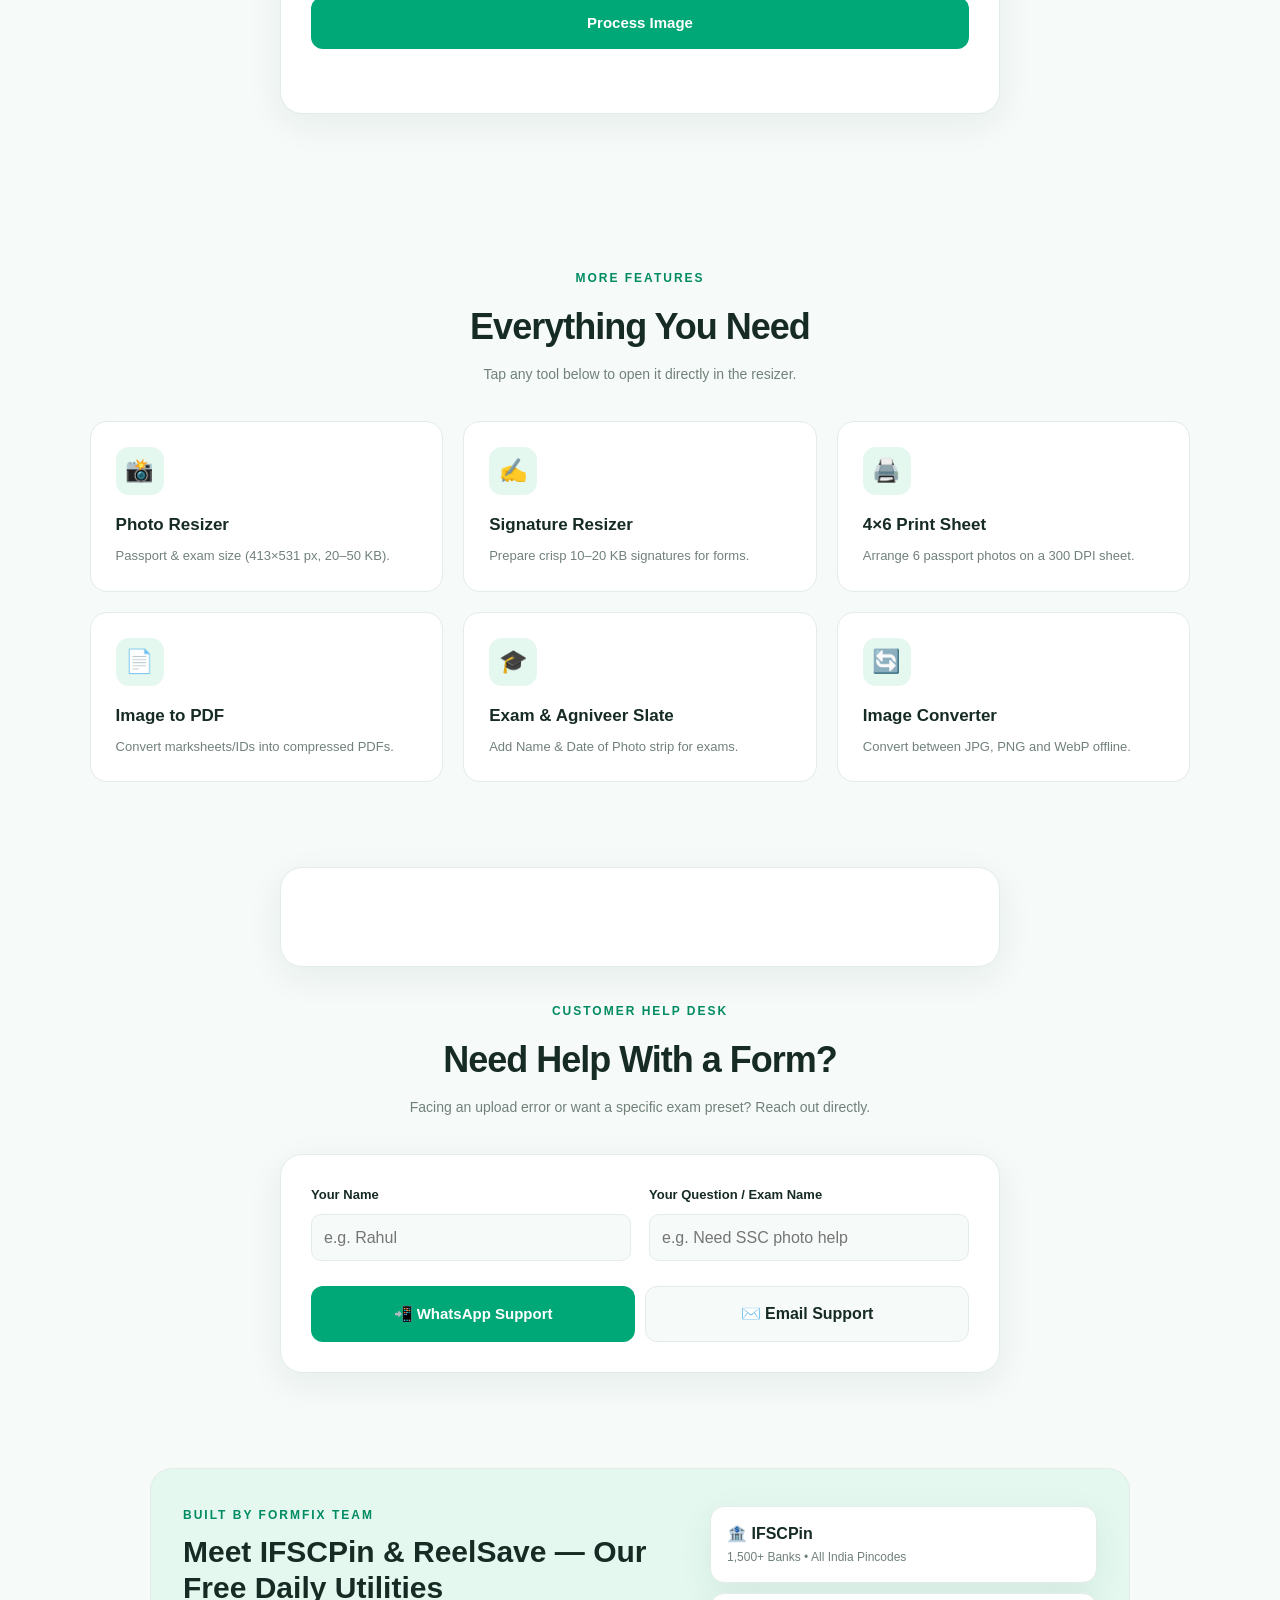
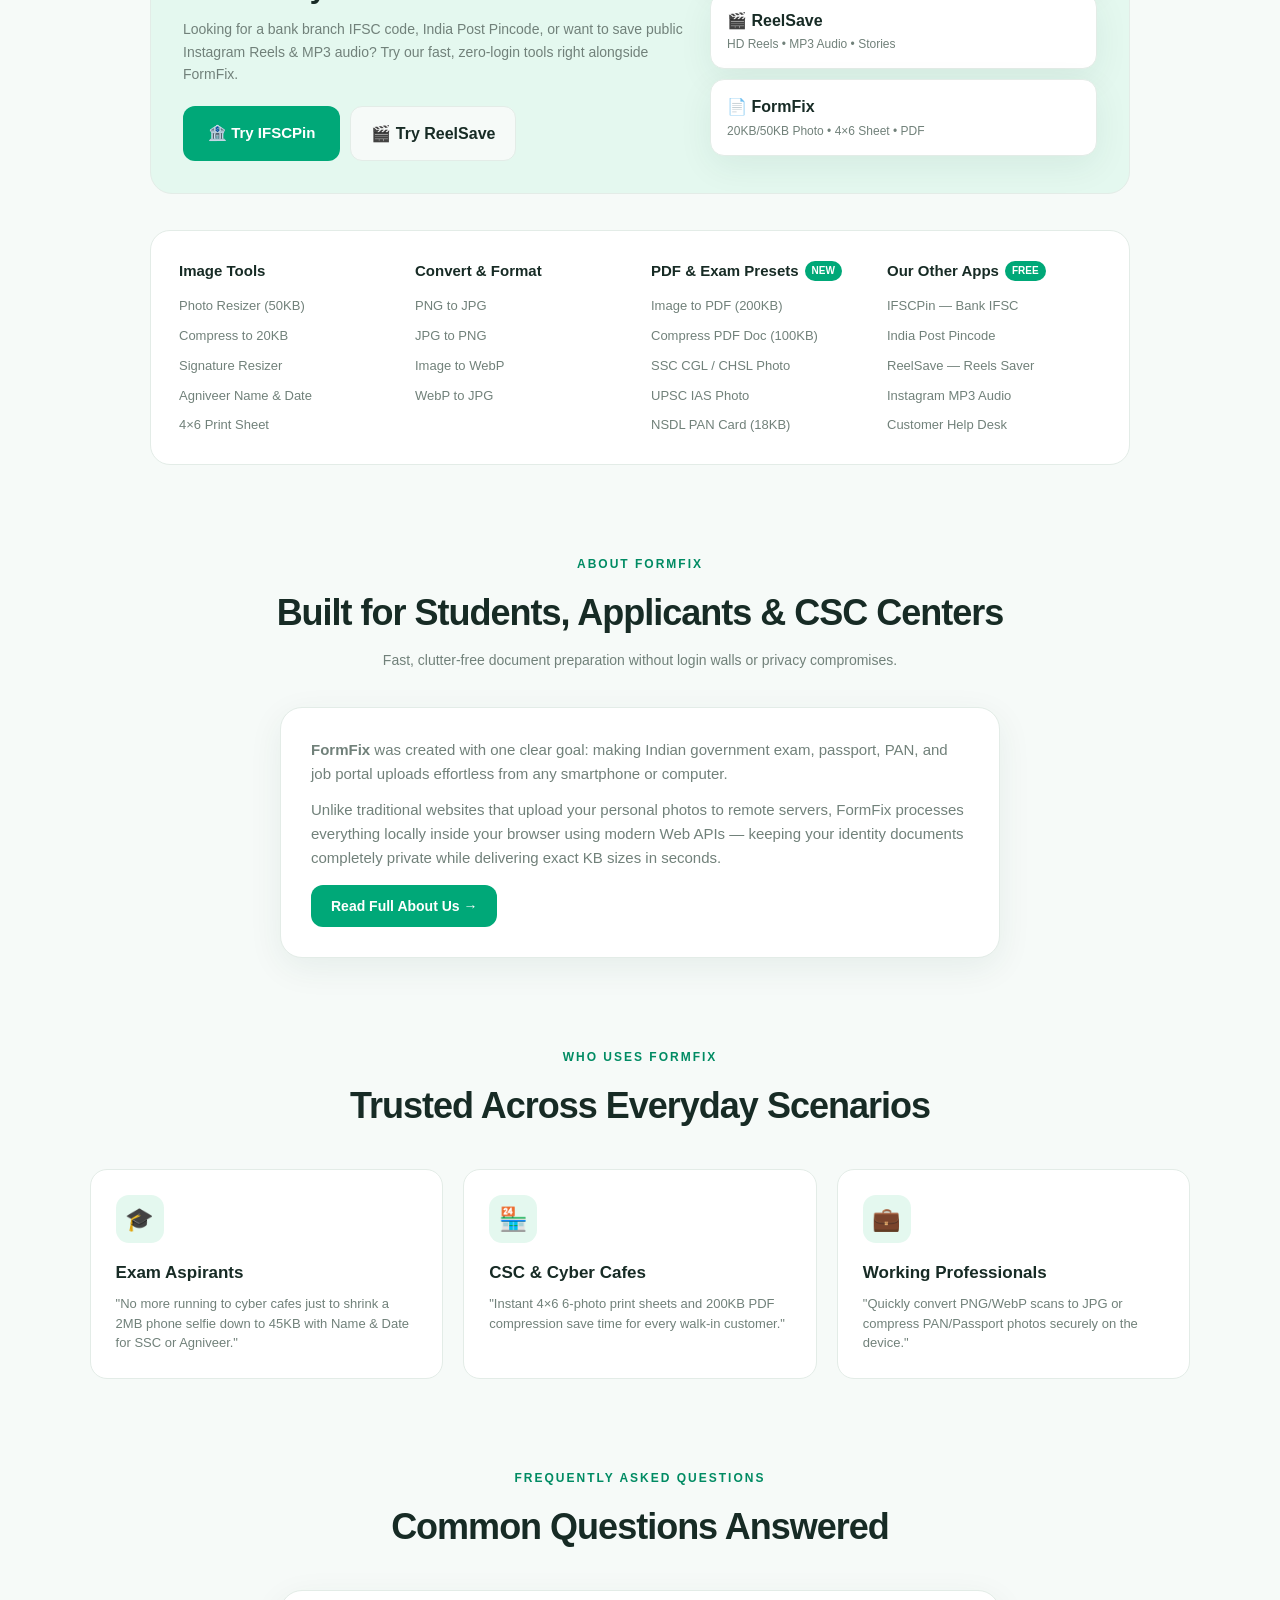
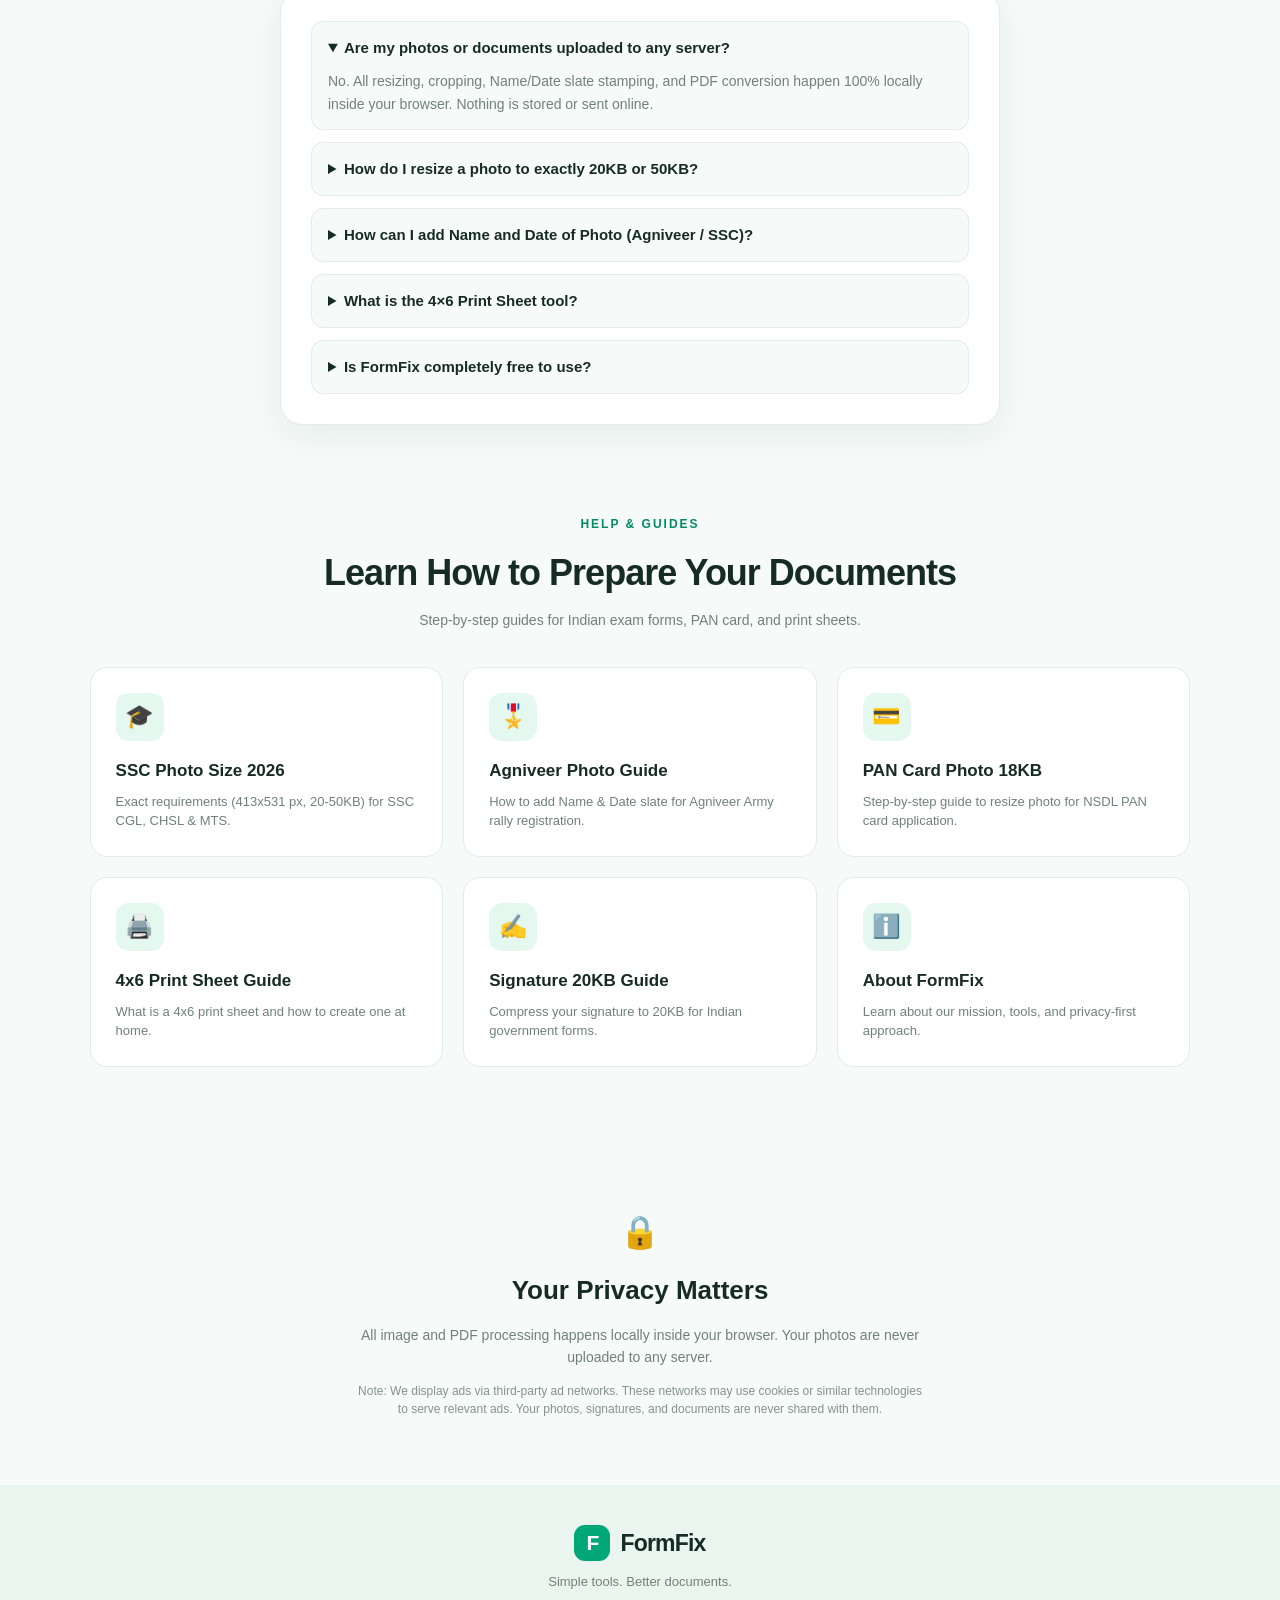
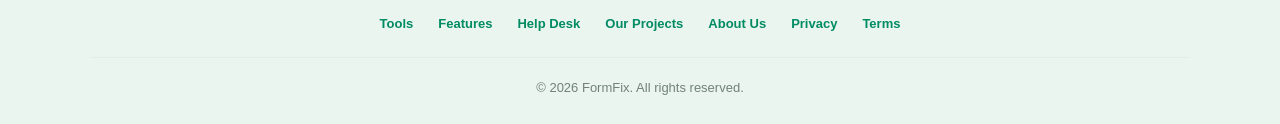
==== commit 77def17e: "Add 'Guides' link to navigation menu" ====
--- a/index.html
+++ b/index.html
@@ -98,6 +98,7 @@
     <nav class="navigation">
       <a href="#tools">Tools</a>
       <a href="#exam-tools">Features</a>
+      <a href="guides">Guides</a>
       <a href="#support">Help</a>
       <a href="#projects">Projects</a>
     </nav>
